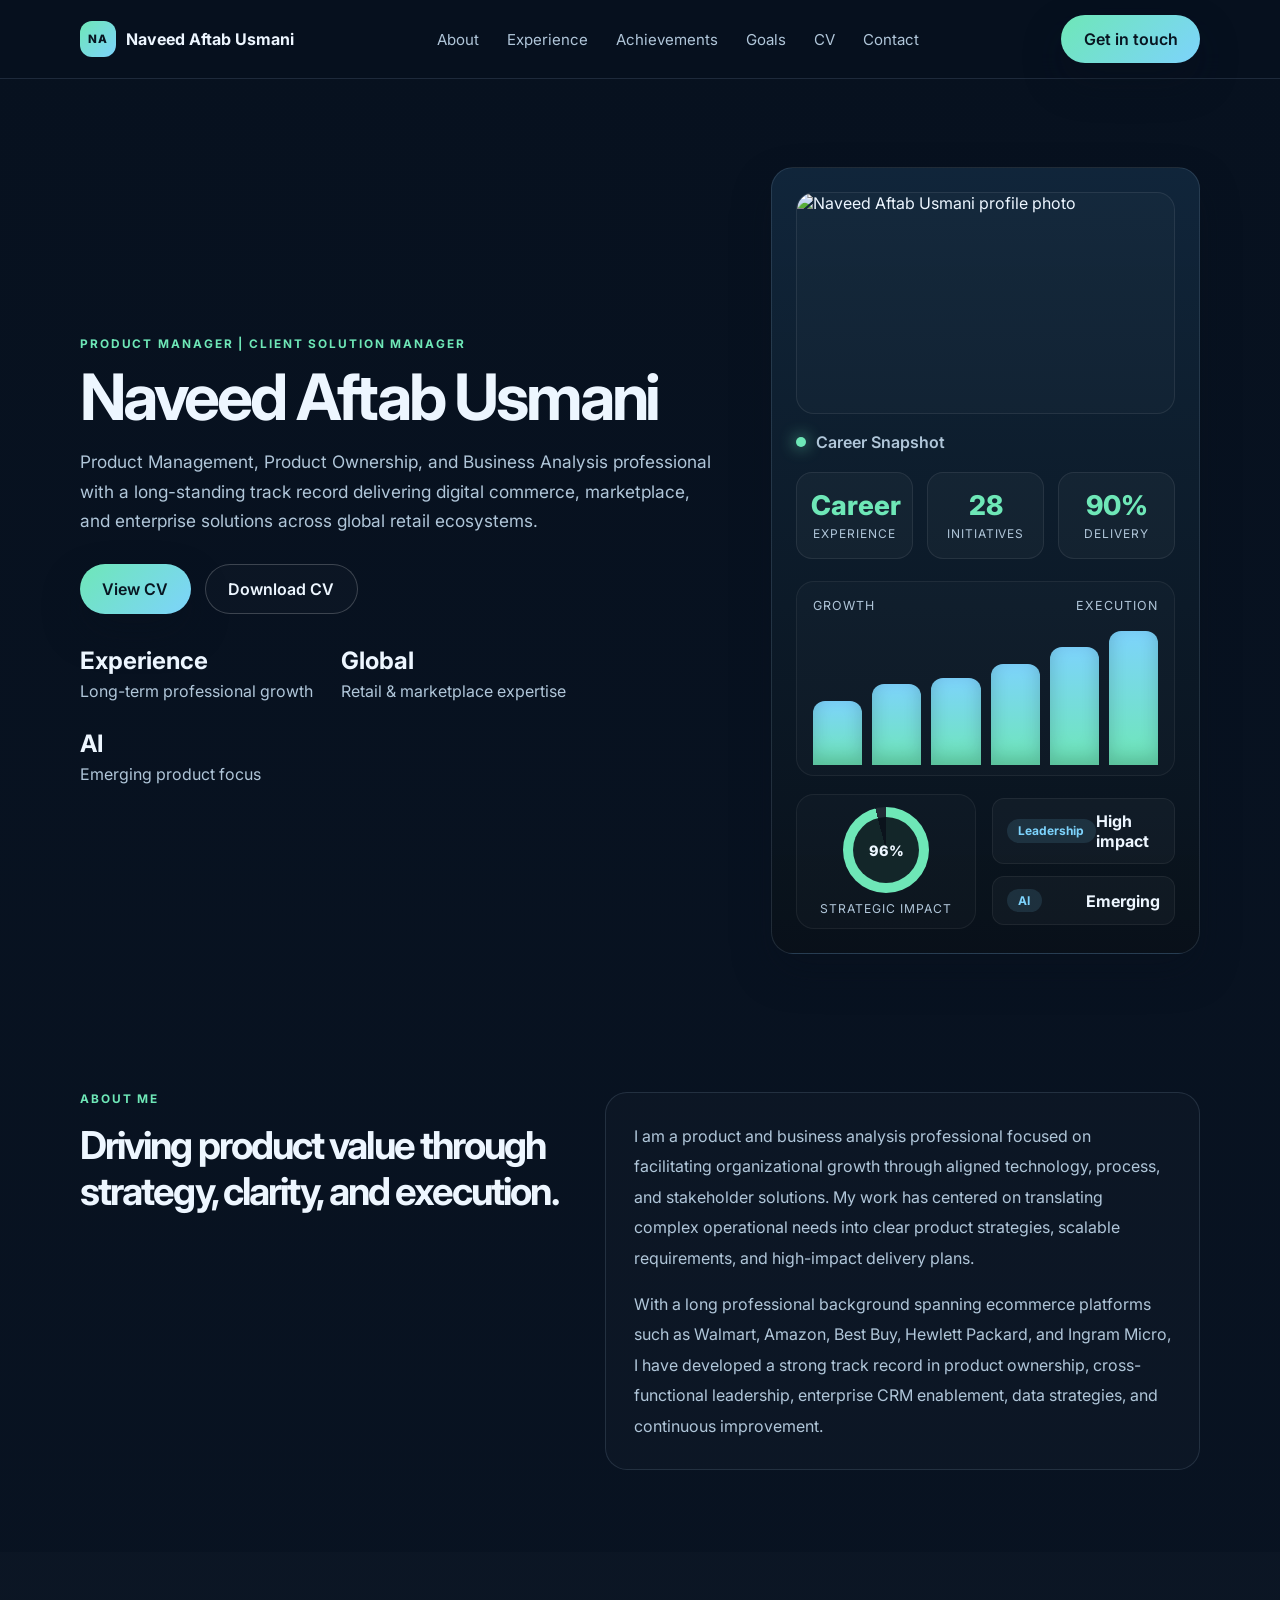
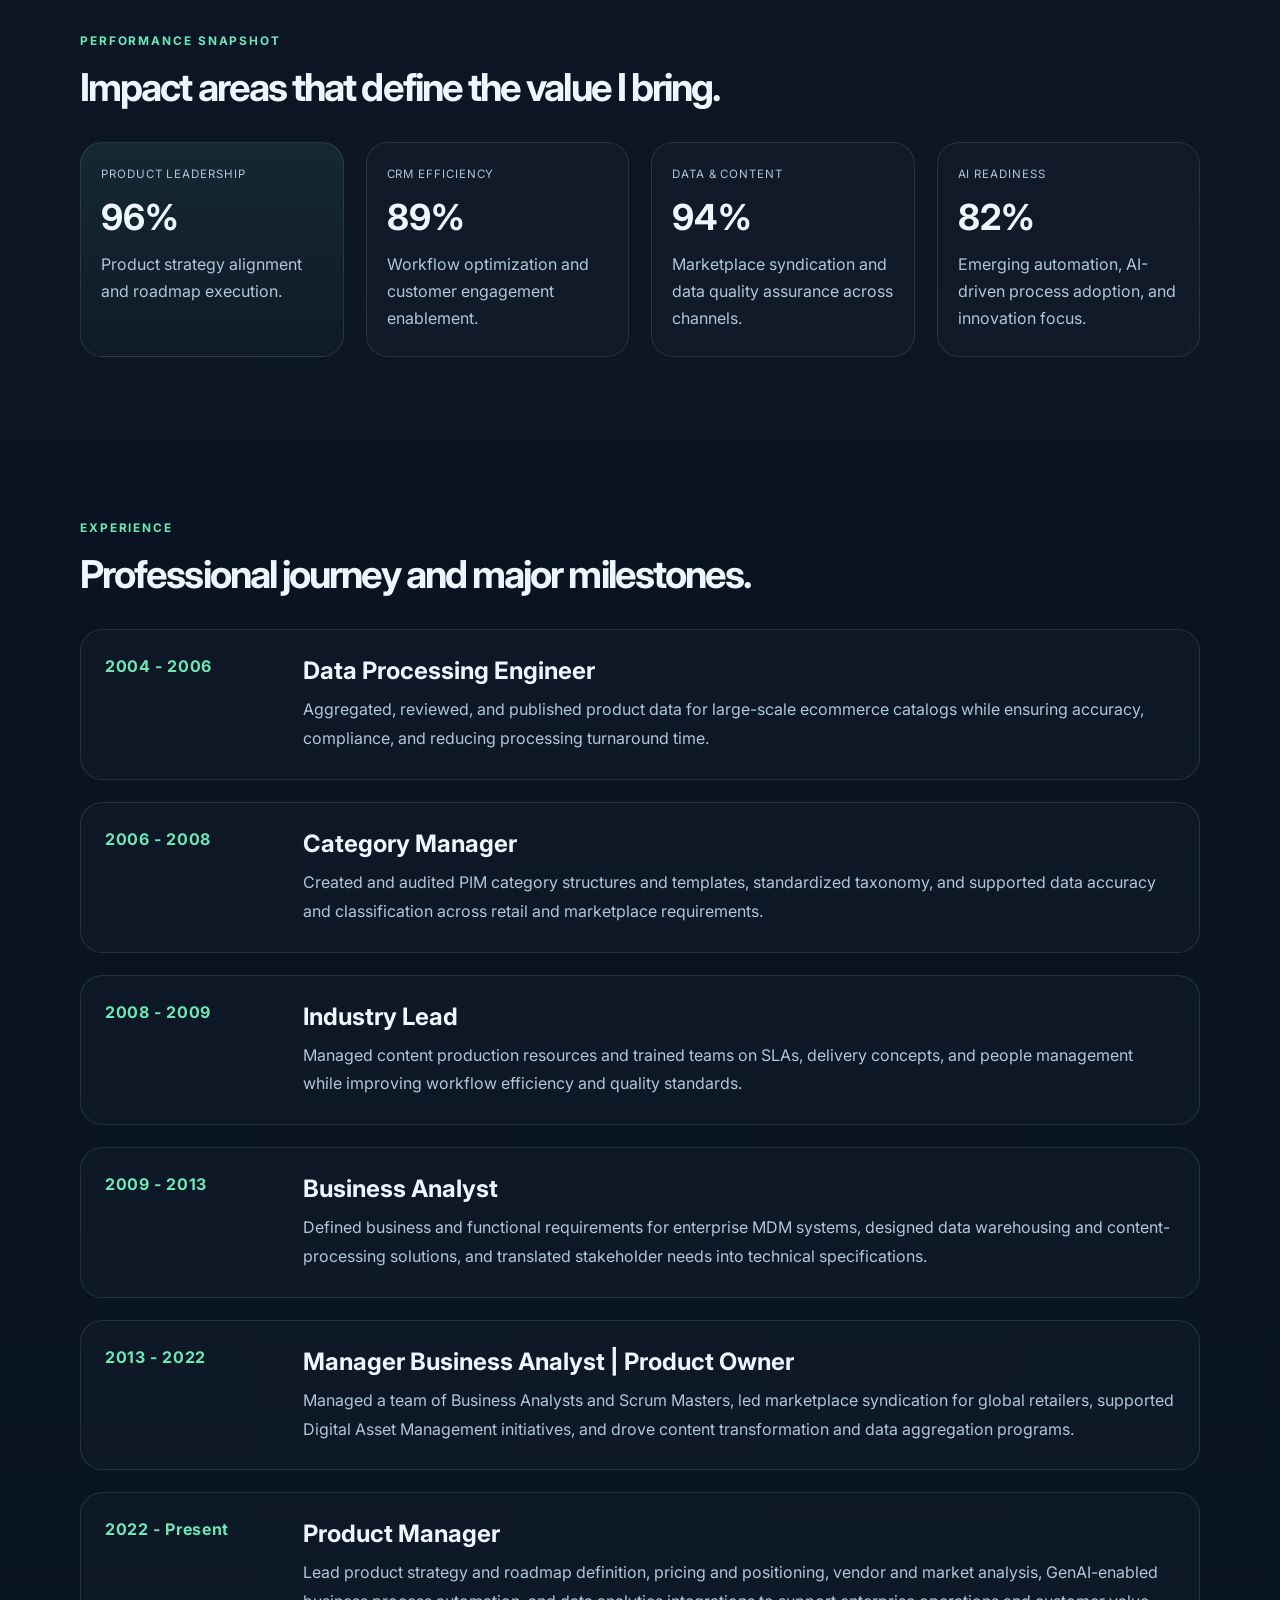
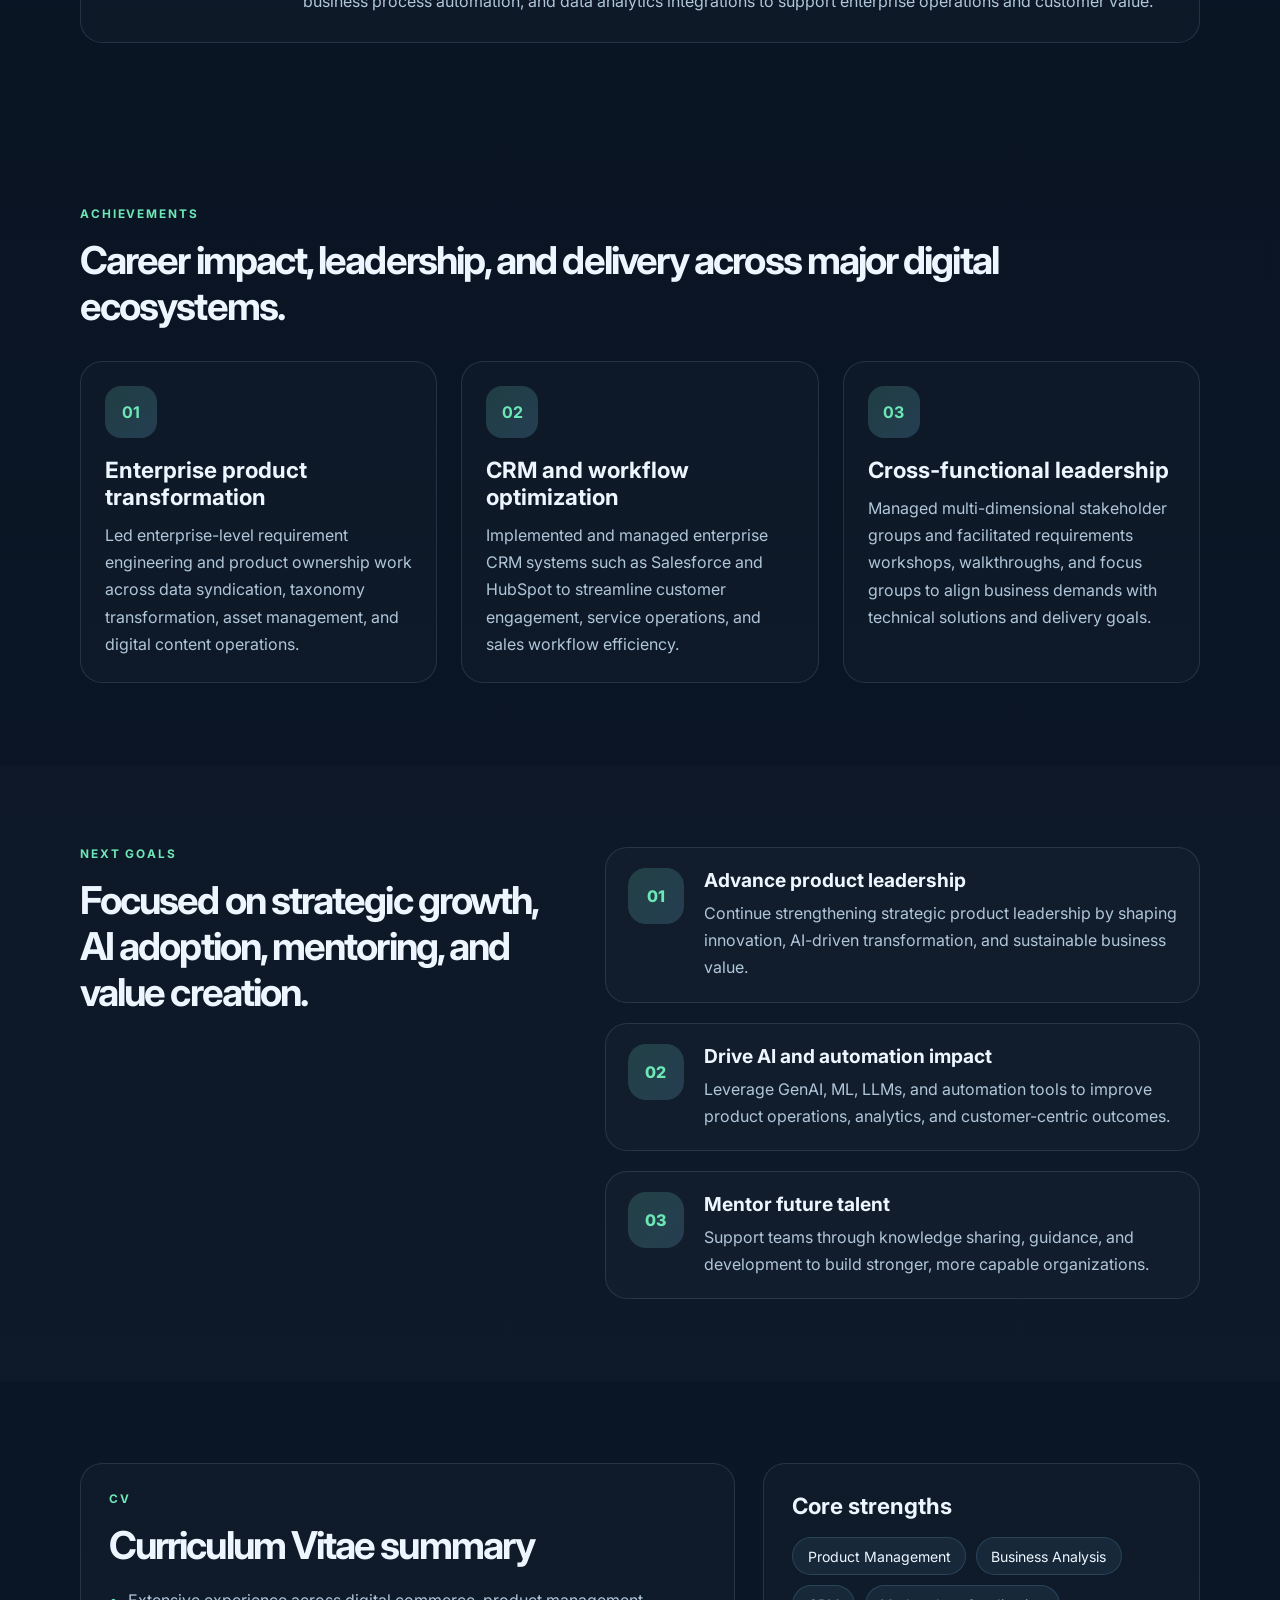
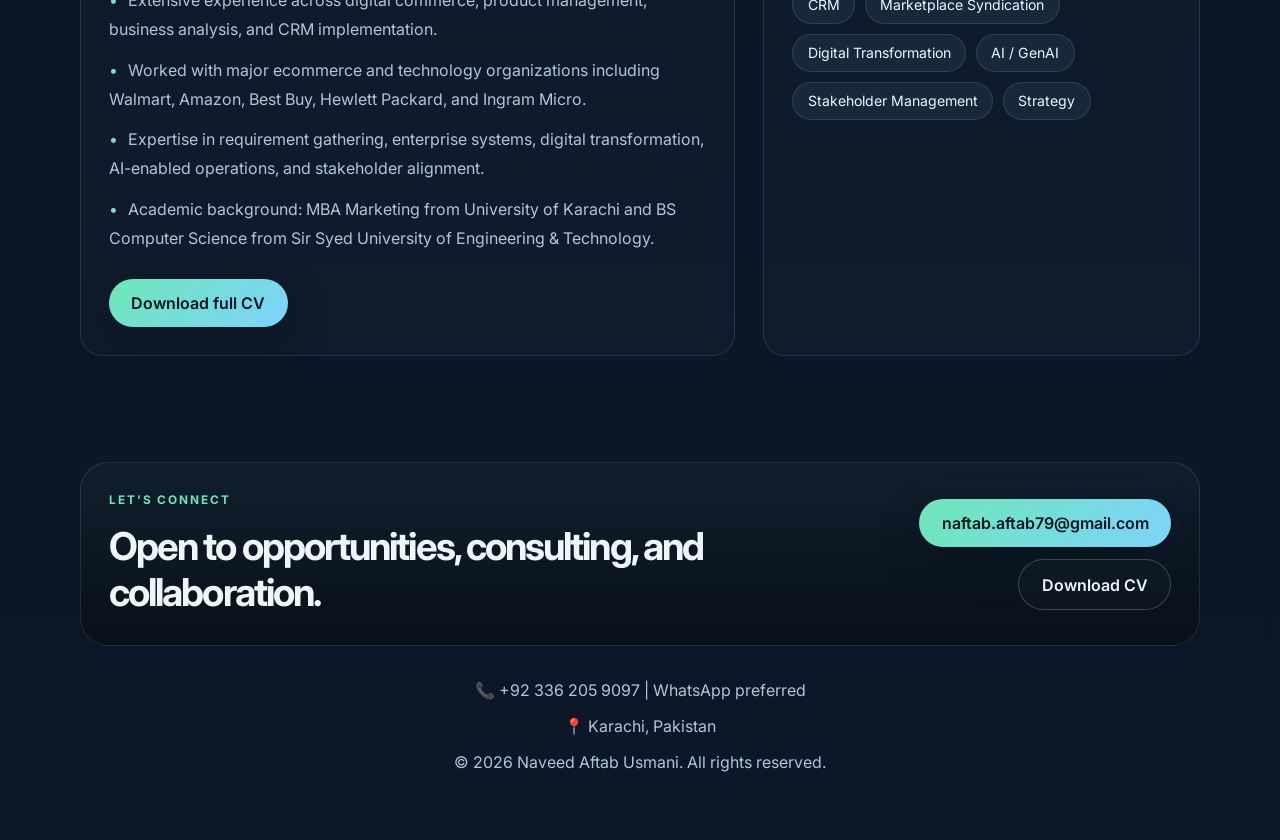
==== index.html @ aa4d18e7 "Add files via upload" ====
<!DOCTYPE html>
<html lang="en">
  <head>
    <meta charset="UTF-8" />
    <meta name="viewport" content="width=device-width, initial-scale=1.0" />
    <title>Naveed Aftab Usmani | Portfolio</title>
    <meta
      name="description"
      content="Portfolio of Naveed Aftab Usmani, Product Manager and Client Solution Manager, highlighting strategic leadership, business analysis, digital commerce, and growth."
    />
    <link rel="preconnect" href="https://fonts.googleapis.com" />
    <link rel="preconnect" href="https://fonts.gstatic.com" crossorigin />
    <link
      href="https://fonts.googleapis.com/css2?family=Inter:wght@400;500;600;700;800&display=swap"
      rel="stylesheet"
    />
    <link rel="stylesheet" href="styles.css" />
  </head>
  <body>
    <header class="site-header">
      <div class="container nav">
        <div class="brand">
          <span class="brand-mark">NA</span>
          <span>Naveed Aftab Usmani</span>
        </div>
        <nav class="main-nav" aria-label="Main Navigation">
          <a href="#about">About</a>
          <a href="#experience">Experience</a>
          <a href="#achievements">Achievements</a>
          <a href="#goals">Goals</a>
          <a href="#cv">CV</a>
          <a href="#contact">Contact</a>
        </nav>
        <a class="button button-primary" href="#contact">Get in touch</a>
      </div>
    </header>

    <main>
      <section class="hero">
        <div class="container hero-grid">
          <div class="hero-copy">
            <p class="eyebrow">Product Manager | Client Solution Manager</p>
            <h1>Naveed Aftab Usmani</h1>
            <p class="subtitle">
              Product Management, Product Ownership, and Business Analysis professional with a long-standing track record delivering digital commerce, marketplace, and enterprise solutions across global retail ecosystems.
            </p>
            <div class="cta-row">
              <a class="button button-primary" href="cv.html">View CV</a>
              <a class="button button-secondary" href="naveed-aftab-usmani-cv.docx">Download CV</a>
            </div>
            <ul class="mini-stats" aria-label="Key highlights">
              <li><strong>Experience</strong><span>Long-term professional growth</span></li>
              <li><strong>Global</strong><span>Retail & marketplace expertise</span></li>
              <li><strong>AI</strong><span>Emerging product focus</span></li>
            </ul>
          </div>

          <div class="hero-panel" aria-label="Professional profile overview">
            <div class="profile-photo-wrap">
              <img
                src="assets/img_a12f34b8c32e4f0fb33dd60d796dfd29.jpeg"
                alt="Naveed Aftab Usmani profile photo"
                class="profile-photo"
              />
            </div>

            <div class="panel-header">
              <span class="status-dot"></span>
              <span>Career Snapshot</span>
            </div>

            <div class="dashboard-grid">
              <div class="kpi-box">
                <span>Career</span>
                <small>Experience</small>
              </div>
              <div class="kpi-box">
                <span>28</span>
                <small>Initiatives</small>
              </div>
              <div class="kpi-box">
                <span>90%</span>
                <small>Delivery</small>
              </div>
            </div>

            <div class="chart-wrap" aria-label="Career performance chart">
              <div class="bar-legend">
                <span>Growth</span>
                <span>Execution</span>
              </div>
              <div class="chart-bars personal-bars" aria-hidden="true">
                <span style="height: 46%"></span>
                <span style="height: 58%"></span>
                <span style="height: 62%"></span>
                <span style="height: 72%"></span>
                <span style="height: 84%"></span>
                <span style="height: 96%"></span>
              </div>
            </div>

            <div class="bottom-metrics">
              <div class="donut-card">
                <div class="donut-chart">
                  <span>96%</span>
                </div>
                <p>Strategic impact</p>
              </div>
              <div class="mini-list compact">
                <div><span class="pill neutral">Leadership</span><strong>High impact</strong></div>
                <div><span class="pill neutral">AI</span><strong>Emerging</strong></div>
              </div>
            </div>
          </div>
        </div>
      </section>

      <section id="about" class="section">
        <div class="container two-column">
          <div class="section-intro">
            <p class="eyebrow">About me</p>
            <h2>Driving product value through strategy, clarity, and execution.</h2>
          </div>
          <div class="story-card">
            <p>
              I am a product and business analysis professional focused on facilitating organizational growth through aligned technology, process, and stakeholder solutions. My work has centered on translating complex operational needs into clear product strategies, scalable requirements, and high-impact delivery plans.
            </p>
            <p>
              With a long professional background spanning ecommerce platforms such as Walmart, Amazon, Best Buy, Hewlett Packard, and Ingram Micro, I have developed a strong track record in product ownership, cross-functional leadership, enterprise CRM enablement, data strategies, and continuous improvement.
            </p>
          </div>
        </div>
      </section>

      <section class="section alt-section">
        <div class="container">
          <div class="section-head">
            <p class="eyebrow">Performance Snapshot</p>
            <h2>Impact areas that define the value I bring.</h2>
          </div>
          <div class="stat-grid">
            <div class="stat-card accent-card">
              <span class="stat-label">Product Leadership</span>
              <strong>96%</strong>
              <p>Product strategy alignment and roadmap execution.</p>
            </div>
            <div class="stat-card">
              <span class="stat-label">CRM Efficiency</span>
              <strong>89%</strong>
              <p>Workflow optimization and customer engagement enablement.</p>
            </div>
            <div class="stat-card">
              <span class="stat-label">Data & Content</span>
              <strong>94%</strong>
              <p>Marketplace syndication and data quality assurance across channels.</p>
            </div>
            <div class="stat-card">
              <span class="stat-label">AI Readiness</span>
              <strong>82%</strong>
              <p>Emerging automation, AI-driven process adoption, and innovation focus.</p>
            </div>
          </div>
        </div>
      </section>

      <section id="experience" class="section">
        <div class="container">
          <div class="section-head">
            <p class="eyebrow">Experience</p>
            <h2>Professional journey and major milestones.</h2>
          </div>

          <div class="timeline">
            <article class="timeline-item">
              <div class="timeline-year">2004 - 2006</div>
              <div class="timeline-content">
                <h3>Data Processing Engineer</h3>
                <p>
                  Aggregated, reviewed, and published product data for large-scale ecommerce catalogs while ensuring accuracy, compliance, and reducing processing turnaround time.
                </p>
              </div>
            </article>

            <article class="timeline-item">
              <div class="timeline-year">2006 - 2008</div>
              <div class="timeline-content">
                <h3>Category Manager</h3>
                <p>
                  Created and audited PIM category structures and templates, standardized taxonomy, and supported data accuracy and classification across retail and marketplace requirements.
                </p>
              </div>
            </article>

            <article class="timeline-item">
              <div class="timeline-year">2008 - 2009</div>
              <div class="timeline-content">
                <h3>Industry Lead</h3>
                <p>
                  Managed content production resources and trained teams on SLAs, delivery concepts, and people management while improving workflow efficiency and quality standards.
                </p>
              </div>
            </article>

            <article class="timeline-item">
              <div class="timeline-year">2009 - 2013</div>
              <div class="timeline-content">
                <h3>Business Analyst</h3>
                <p>
                  Defined business and functional requirements for enterprise MDM systems, designed data warehousing and content-processing solutions, and translated stakeholder needs into technical specifications.
                </p>
              </div>
            </article>

            <article class="timeline-item">
              <div class="timeline-year">2013 - 2022</div>
              <div class="timeline-content">
                <h3>Manager Business Analyst | Product Owner</h3>
                <p>
                  Managed a team of Business Analysts and Scrum Masters, led marketplace syndication for global retailers, supported Digital Asset Management initiatives, and drove content transformation and data aggregation programs.
                </p>
              </div>
            </article>

            <article class="timeline-item">
              <div class="timeline-year">2022 - Present</div>
              <div class="timeline-content">
                <h3>Product Manager</h3>
                <p>
                  Lead product strategy and roadmap definition, pricing and positioning, vendor and market analysis, GenAI-enabled business process automation, and data analytics integrations to support enterprise operations and customer value.
                </p>
              </div>
            </article>
          </div>
        </div>
      </section>

      <section id="achievements" class="section">
        <div class="container">
          <div class="section-head">
            <p class="eyebrow">Achievements</p>
            <h2>Career impact, leadership, and delivery across major digital ecosystems.</h2>
          </div>

          <div class="card-grid three-up">
            <article class="info-card">
              <div class="icon">01</div>
              <h3>Enterprise product transformation</h3>
              <p>
                Led enterprise-level requirement engineering and product ownership work across data syndication, taxonomy transformation, asset management, and digital content operations.
              </p>
            </article>
            <article class="info-card">
              <div class="icon">02</div>
              <h3>CRM and workflow optimization</h3>
              <p>
                Implemented and managed enterprise CRM systems such as Salesforce and HubSpot to streamline customer engagement, service operations, and sales workflow efficiency.
              </p>
            </article>
            <article class="info-card">
              <div class="icon">03</div>
              <h3>Cross-functional leadership</h3>
              <p>
                Managed multi-dimensional stakeholder groups and facilitated requirements workshops, walkthroughs, and focus groups to align business demands with technical solutions and delivery goals.
              </p>
            </article>
          </div>
        </div>
      </section>

      <section id="goals" class="section alt-section">
        <div class="container goals-grid">
          <div>
            <p class="eyebrow">Next goals</p>
            <h2>Focused on strategic growth, AI adoption, mentoring, and value creation.</h2>
          </div>
          <div class="goals-list">
            <div class="goal-item">
              <span class="goal-number">01</span>
              <div>
                <h3>Advance product leadership</h3>
                <p>Continue strengthening strategic product leadership by shaping innovation, AI-driven transformation, and sustainable business value.</p>
              </div>
            </div>
            <div class="goal-item">
              <span class="goal-number">02</span>
              <div>
                <h3>Drive AI and automation impact</h3>
                <p>Leverage GenAI, ML, LLMs, and automation tools to improve product operations, analytics, and customer-centric outcomes.</p>
              </div>
            </div>
            <div class="goal-item">
              <span class="goal-number">03</span>
              <div>
                <h3>Mentor future talent</h3>
                <p>Support teams through knowledge sharing, guidance, and development to build stronger, more capable organizations.</p>
              </div>
            </div>
          </div>
        </div>
      </section>

      <section id="cv" class="section">
        <div class="container cv-layout">
          <div class="cv-card">
            <p class="eyebrow">CV</p>
            <h2>Curriculum Vitae summary</h2>
            <ul>
              <li>Extensive experience across digital commerce, product management, business analysis, and CRM implementation.</li>
              <li>Worked with major ecommerce and technology organizations including Walmart, Amazon, Best Buy, Hewlett Packard, and Ingram Micro.</li>
              <li>Expertise in requirement gathering, enterprise systems, digital transformation, AI-enabled operations, and stakeholder alignment.</li>
              <li>Academic background: MBA Marketing from University of Karachi and BS Computer Science from Sir Syed University of Engineering & Technology.</li>
            </ul>
            <a class="button button-primary" href="naveed-aftab-usmani-cv.docx">Download full CV</a>
          </div>

          <div class="skills-card">
            <h3>Core strengths</h3>
            <div class="skill-tags">
              <span>Product Management</span>
              <span>Business Analysis</span>
              <span>CRM</span>
              <span>Marketplace Syndication</span>
              <span>Digital Transformation</span>
              <span>AI / GenAI</span>
              <span>Stakeholder Management</span>
              <span>Strategy</span>
            </div>
          </div>
        </div>
      </section>
    </main>

    <footer id="contact" class="site-footer">
      <div class="container footer-inner">
        <div>
          <p class="eyebrow">Let’s connect</p>
          <h2>Open to opportunities, consulting, and collaboration.</h2>
        </div>
        <div class="footer-actions">
          <a class="button button-primary" href="mailto:naftab.aftab79@gmail.com">naftab.aftab79@gmail.com</a>
          <a class="button button-secondary" href="naveed-aftab-usmani-cv.docx">Download CV</a>
        </div>
      </div>
      <div class="container footer-meta">
        <p>📞 +92 336 205 9097 | WhatsApp preferred</p>
        <p>📍 Karachi, Pakistan</p>
        <p>© <span id="year"></span> Naveed Aftab Usmani. All rights reserved.</p>
      </div>
    </footer>

    <script src="script.js"></script>
  </body>
</html>
---- styles.css ----
:root {
  --bg: #07111f;
  --bg-soft: #0d1b2a;
  --panel: rgba(17, 31, 45, 0.9);
  --panel-soft: rgba(255, 255, 255, 0.02);
  --text: #edf6ff;
  --muted: #b0c6d9;
  --primary: #6ee7b7;
  --primary-strong: #34d399;
  --accent: #7dd3fc;
  --line: rgba(174, 201, 232, 0.14);
  --shadow: 0 18px 38px rgba(10, 18, 29, 0.35);
  --radius: 22px;
}

* {
  box-sizing: border-box;
}

html {
  scroll-behavior: smooth;
}

body {
  margin: 0;
  font-family: "Inter", sans-serif;
  background: linear-gradient(180deg, #07111f 0%, #0c1727 100%);
  color: var(--text);
}

a {
  color: inherit;
  text-decoration: none;
}

img {
  max-width: 100%;
  display: block;
}

.container {
  width: min(1120px, calc(100% - 32px));
  margin: 0 auto;
}

.site-header {
  position: sticky;
  top: 0;
  z-index: 10;
  backdrop-filter: blur(14px);
  background: rgba(7, 17, 31, 0.75);
  border-bottom: 1px solid var(--line);
}

.nav {
  display: flex;
  align-items: center;
  justify-content: space-between;
  min-height: 78px;
  gap: 20px;
}

.brand {
  display: inline-flex;
  align-items: center;
  gap: 10px;
  font-weight: 700;
}

.brand-mark {
  width: 36px;
  height: 36px;
  display: grid;
  place-items: center;
  border-radius: 12px;
  background: linear-gradient(135deg, var(--primary), var(--accent));
  color: #081521;
  font-size: 0.72rem;
  letter-spacing: 0.06em;
  font-weight: 800;
}

.main-nav {
  display: flex;
  align-items: center;
  gap: 28px;
  color: var(--muted);
  font-size: 0.94rem;
}

.main-nav a:hover,
.main-nav a.active {
  color: var(--text);
}

.button {
  display: inline-flex;
  align-items: center;
  justify-content: center;
  padding: 0.9rem 1.4rem;
  border-radius: 999px;
  font-weight: 600;
  transition: transform 0.2s ease, box-shadow 0.2s ease;
}

.button:hover {
  transform: translateY(-1px);
}

.button-primary {
  background: linear-gradient(135deg, var(--primary), var(--accent));
  color: #081521;
  box-shadow: var(--shadow);
}

.button-secondary {
  border: 1px solid rgba(255, 255, 255, 0.2);
  background: rgba(255, 255, 255, 0.02);
  color: var(--text);
}

.hero {
  padding: 88px 0 56px;
}

.hero-grid {
  display: grid;
  grid-template-columns: 1.2fr 0.8fr;
  align-items: center;
  gap: 48px;
}

.eyebrow {
  margin: 0 0 16px;
  text-transform: uppercase;
  letter-spacing: 0.16em;
  font-size: 0.74rem;
  color: var(--primary);
  font-weight: 700;
}

.hero-copy h1 {
  font-size: clamp(2.8rem, 5vw, 5rem);
  line-height: 0.95;
  margin: 0 0 20px;
  letter-spacing: -0.05em;
}

.subtitle {
  max-width: 650px;
  color: var(--muted);
  font-size: 1.08rem;
  line-height: 1.7;
  margin-bottom: 28px;
}

.cta-row {
  display: flex;
  flex-wrap: wrap;
  gap: 14px;
  margin-bottom: 32px;
}

.mini-stats {
  list-style: none;
  padding: 0;
  margin: 0;
  display: flex;
  flex-wrap: wrap;
  gap: 28px;
}

.mini-stats li {
  display: flex;
  flex-direction: column;
  gap: 6px;
  min-width: 150px;
}

.mini-stats strong {
  font-size: 1.5rem;
}

.mini-stats span {
  color: var(--muted);
}

.hero-panel {
  background: linear-gradient(180deg, rgba(18, 40, 61, 0.9), rgba(9, 17, 26, 0.95));
  border: 1px solid var(--line);
  border-radius: var(--radius);
  padding: 24px;
  box-shadow: var(--shadow);
}

.profile-photo-wrap {
  width: 100%;
  margin-bottom: 18px;
  border-radius: 18px;
  overflow: hidden;
  border: 1px solid rgba(255, 255, 255, 0.08);
  background: rgba(255, 255, 255, 0.02);
}

.profile-photo {
  display: block;
  width: 100%;
  height: 220px;
  object-fit: cover;
  object-position: center top;
}

.panel-header {
  display: flex;
  align-items: center;
  gap: 10px;
  color: var(--muted);
  margin-bottom: 20px;
  font-weight: 600;
}

.status-dot {
  width: 10px;
  height: 10px;
  background: var(--primary);
  border-radius: 50%;
  box-shadow: 0 0 16px rgba(110, 231, 183, 0.9);
}

.dashboard-grid {
  display: grid;
  grid-template-columns: repeat(3, minmax(0, 1fr));
  gap: 14px;
  margin-bottom: 22px;
}

.kpi-box {
  background: rgba(255, 255, 255, 0.03);
  border: 1px solid rgba(255, 255, 255, 0.08);
  border-radius: 16px;
  padding: 16px 14px;
  text-align: center;
}

.kpi-box span {
  display: block;
  font-size: 1.7rem;
  font-weight: 800;
  color: var(--primary);
}

.kpi-box small {
  color: var(--muted);
  font-size: 0.75rem;
  letter-spacing: 0.08em;
  text-transform: uppercase;
}

.chart-wrap {
  background: rgba(255, 255, 255, 0.02);
  border: 1px solid rgba(255, 255, 255, 0.06);
  border-radius: 18px;
  padding: 16px 16px 10px;
  margin-bottom: 18px;
}

.bar-legend {
  display: flex;
  justify-content: space-between;
  color: var(--muted);
  font-size: 0.78rem;
  letter-spacing: 0.08em;
  text-transform: uppercase;
  margin-bottom: 12px;
}

.personal-bars {
  height: 140px;
  display: flex;
  align-items: end;
  gap: 10px;
}

.personal-bars span {
  flex: 1;
  background: linear-gradient(180deg, var(--accent), var(--primary));
  border-radius: 12px 12px 0 0;
  min-height: 34%;
  box-shadow: inset 0 -8px 18px rgba(7, 17, 31, 0.2);
}

.bottom-metrics {
  display: grid;
  grid-template-columns: 180px 1fr;
  gap: 16px;
  align-items: center;
}

.donut-card {
  display: grid;
  place-items: center;
  background: rgba(255, 255, 255, 0.02);
  border: 1px solid rgba(255, 255, 255, 0.06);
  border-radius: 18px;
  padding: 12px;
}

.donut-chart {
  width: 86px;
  height: 86px;
  border-radius: 50%;
  display: grid;
  place-items: center;
  background: conic-gradient(var(--primary) 0 96%, rgba(255,255,255,0.08) 96% 100%);
  position: relative;
  margin-bottom: 8px;
}

.donut-chart::before {
  content: "";
  position: absolute;
  inset: 10px;
  background: rgba(9, 17, 26, 0.9);
  border-radius: 50%;
}

.donut-chart span {
  position: relative;
  z-index: 1;
  font-size: 0.9rem;
  font-weight: 800;
  color: var(--text);
}

.donut-card p {
  margin: 0;
  color: var(--muted);
  font-size: 0.76rem;
  text-transform: uppercase;
  letter-spacing: 0.08em;
}

.metric-row {
  display: flex;
  justify-content: space-between;
  align-items: end;
  padding: 18px 0 8px;
}

.metric-row small {
  display: block;
  color: var(--muted);
  margin-bottom: 6px;
}

.metric-row strong {
  font-size: 1.2rem;
  line-height: 1.4;
}

.trend {
  padding: 0.45rem 0.7rem;
  border-radius: 999px;
  font-weight: 700;
  font-size: 0.85rem;
}

.trend.positive {
  background: rgba(110, 231, 183, 0.12);
  color: var(--primary);
}

.mini-list {
  display: grid;
  gap: 12px;
  margin-top: 10px;
}

.mini-list > div {
  display: flex;
  align-items: center;
  justify-content: space-between;
  background: rgba(255, 255, 255, 0.03);
  border: 1px solid rgba(255, 255, 255, 0.06);
  border-radius: 12px;
  padding: 12px 14px;
}

.compact {
  margin-top: 0;
}

.pill {
  display: inline-flex;
  align-items: center;
  border-radius: 999px;
  padding: 0.28rem 0.7rem;
  font-size: 0.75rem;
  font-weight: 700;
}

.pill.neutral {
  background: rgba(125, 211, 252, 0.12);
  color: var(--accent);
}

.stat-grid {
  display: grid;
  grid-template-columns: repeat(4, minmax(0, 1fr));
  gap: 22px;
}

.stat-card {
  background: rgba(255, 255, 255, 0.02);
  border: 1px solid var(--line);
  border-radius: var(--radius);
  padding: 24px 20px;
}

.accent-card {
  background: linear-gradient(180deg, rgba(110, 231, 183, 0.09), rgba(255, 255, 255, 0.02));
}

.stat-label {
  display: block;
  letter-spacing: 0.08em;
  text-transform: uppercase;
  font-size: 0.72rem;
  color: var(--muted);
  margin-bottom: 14px;
}

.stat-card strong {
  display: block;
  font-size: clamp(2rem, 2.8vw, 2.7rem);
  color: var(--text);
  margin-bottom: 12px;
}

.stat-card p {
  margin: 0;
  color: var(--muted);
  line-height: 1.7;
}

.section {
  padding: 82px 0;
}

.alt-section {
  background: rgba(255, 255, 255, 0.01);
}

.section-head {
  margin-bottom: 32px;
}

.section-head h2,
.section-intro h2,
.cv-card h2,
.goals-grid h2 {
  margin: 0;
  font-size: clamp(2rem, 3vw, 3rem);
  letter-spacing: -0.05em;
}

.two-column {
  display: grid;
  grid-template-columns: 0.9fr 1.1fr;
  align-items: start;
  gap: 38px;
}

.story-card {
  background: rgba(255, 255, 255, 0.02);
  border: 1px solid var(--line);
  border-radius: var(--radius);
  padding: 28px;
  color: var(--muted);
  line-height: 1.9;
}

.story-card p {
  margin: 0 0 16px;
}

.story-card p:last-child {
  margin-bottom: 0;
}

.timeline {
  display: grid;
  gap: 22px;
}

.timeline-item {
  display: grid;
  grid-template-columns: 180px 1fr;
  gap: 18px;
  padding: 26px 24px;
  background: rgba(255, 255, 255, 0.02);
  border: 1px solid var(--line);
  border-radius: var(--radius);
}

.timeline-year {
  font-weight: 700;
  color: var(--primary);
  letter-spacing: 0.04em;
}

.timeline-content h3 {
  margin: 0 0 10px;
  font-size: 1.5rem;
}

.timeline-content p {
  margin: 0;
  color: var(--muted);
  line-height: 1.8;
}

.card-grid {
  display: grid;
  gap: 24px;
}

.three-up {
  grid-template-columns: repeat(3, minmax(0, 1fr));
}

.info-card {
  background: rgba(255, 255, 255, 0.02);
  border: 1px solid var(--line);
  border-radius: var(--radius);
  padding: 24px;
}

.icon {
  width: 52px;
  height: 52px;
  display: grid;
  place-items: center;
  border-radius: 16px;
  background: linear-gradient(135deg, rgba(110, 231, 183, 0.18), rgba(125, 211, 252, 0.2));
  color: var(--primary);
  font-weight: 700;
  margin-bottom: 18px;
}

.info-card h3 {
  margin: 0 0 12px;
  font-size: 1.4rem;
}

.info-card p {
  margin: 0;
  line-height: 1.7;
  color: var(--muted);
}

.goals-grid {
  display: grid;
  grid-template-columns: 0.9fr 1.1fr;
  gap: 38px;
  align-items: start;
}

.goals-list {
  display: grid;
  gap: 20px;
}

.goal-item {
  display: grid;
  grid-template-columns: 56px 1fr;
  gap: 20px;
  align-items: start;
  background: rgba(255, 255, 255, 0.02);
  border: 1px solid var(--line);
  border-radius: var(--radius);
  padding: 20px 22px;
}

.goal-number {
  width: 56px;
  height: 56px;
  display: grid;
  place-items: center;
  border-radius: 18px;
  background: linear-gradient(135deg, rgba(110, 231, 183, 0.18), rgba(125, 211, 252, 0.18));
  color: var(--primary);
  font-weight: 800;
}

.goal-item h3 {
  margin: 0 0 8px;
  font-size: 1.2rem;
}

.goal-item p {
  margin: 0;
  line-height: 1.7;
  color: var(--muted);
}

.cv-layout {
  display: grid;
  grid-template-columns: 1.2fr 0.8fr;
  gap: 28px;
  align-items: stretch;
}

.cv-card,
.skills-card {
  background: rgba(255, 255, 255, 0.02);
  border: 1px solid var(--line);
  border-radius: var(--radius);
  padding: 28px;
}

.cv-card ul {
  list-style: none;
  padding: 0;
  margin: 18px 0 26px;
  display: grid;
  gap: 12px;
  color: var(--muted);
  line-height: 1.8;
}

.cv-card li::before {
  content: "•";
  color: var(--primary);
  margin-right: 10px;
}

.skills-card h3 {
  margin: 0 0 18px;
  font-size: 1.4rem;
}

.skill-tags {
  display: flex;
  flex-wrap: wrap;
  gap: 10px;
}

.skill-tags span {
  display: inline-flex;
  align-items: center;
  padding: 0.6rem 0.9rem;
  border-radius: 999px;
  background: rgba(125, 211, 252, 0.08);
  color: var(--text);
  border: 1px solid rgba(125, 211, 252, 0.16);
  font-size: 0.88rem;
}

.site-footer {
  padding: 24px 0 52px;
}

.footer-inner {
  border: 1px solid var(--line);
  border-radius: 28px;
  padding: 30px 28px;
  display: flex;
  align-items: center;
  justify-content: space-between;
  gap: 20px;
  background: linear-gradient(180deg, rgba(17, 31, 45, 0.95), rgba(9, 16, 24, 0.95));
}

.footer-inner h2 {
  margin: 0;
  font-size: clamp(1.8rem, 3vw, 2.7rem);
  letter-spacing: -0.05em;
}

.footer-meta {
  padding-top: 18px;
  color: var(--muted);
  text-align: center;
}

.footer-actions {
  display: flex;
  flex-wrap: wrap;
  gap: 12px;
  justify-content: flex-end;
}

@media (max-width: 900px) {
  .hero-grid,
  .two-column,
  .goals-grid,
  .cv-layout,
  .three-up,
  .stat-grid,
  .footer-inner,
  .bottom-metrics {
    grid-template-columns: 1fr;
    display: grid;
  }

  .nav {
    flex-wrap: wrap;
    justify-content: center;
    padding: 18px 0;
  }

  .main-nav {
    width: 100%;
    justify-content: center;
    flex-wrap: wrap;
  }

  .timeline-item {
    grid-template-columns: 1fr;
  }
}

@media (max-width: 640px) {
  .hero {
    padding-top: 64px;
  }

  .hero-copy h1 {
    font-size: 2.6rem;
  }

  .mini-stats {
    flex-direction: column;
    gap: 12px;
  }

  .footer-inner {
    padding: 24px 18px;
  }

  .goal-item {
    grid-template-columns: 1fr;
  }
}
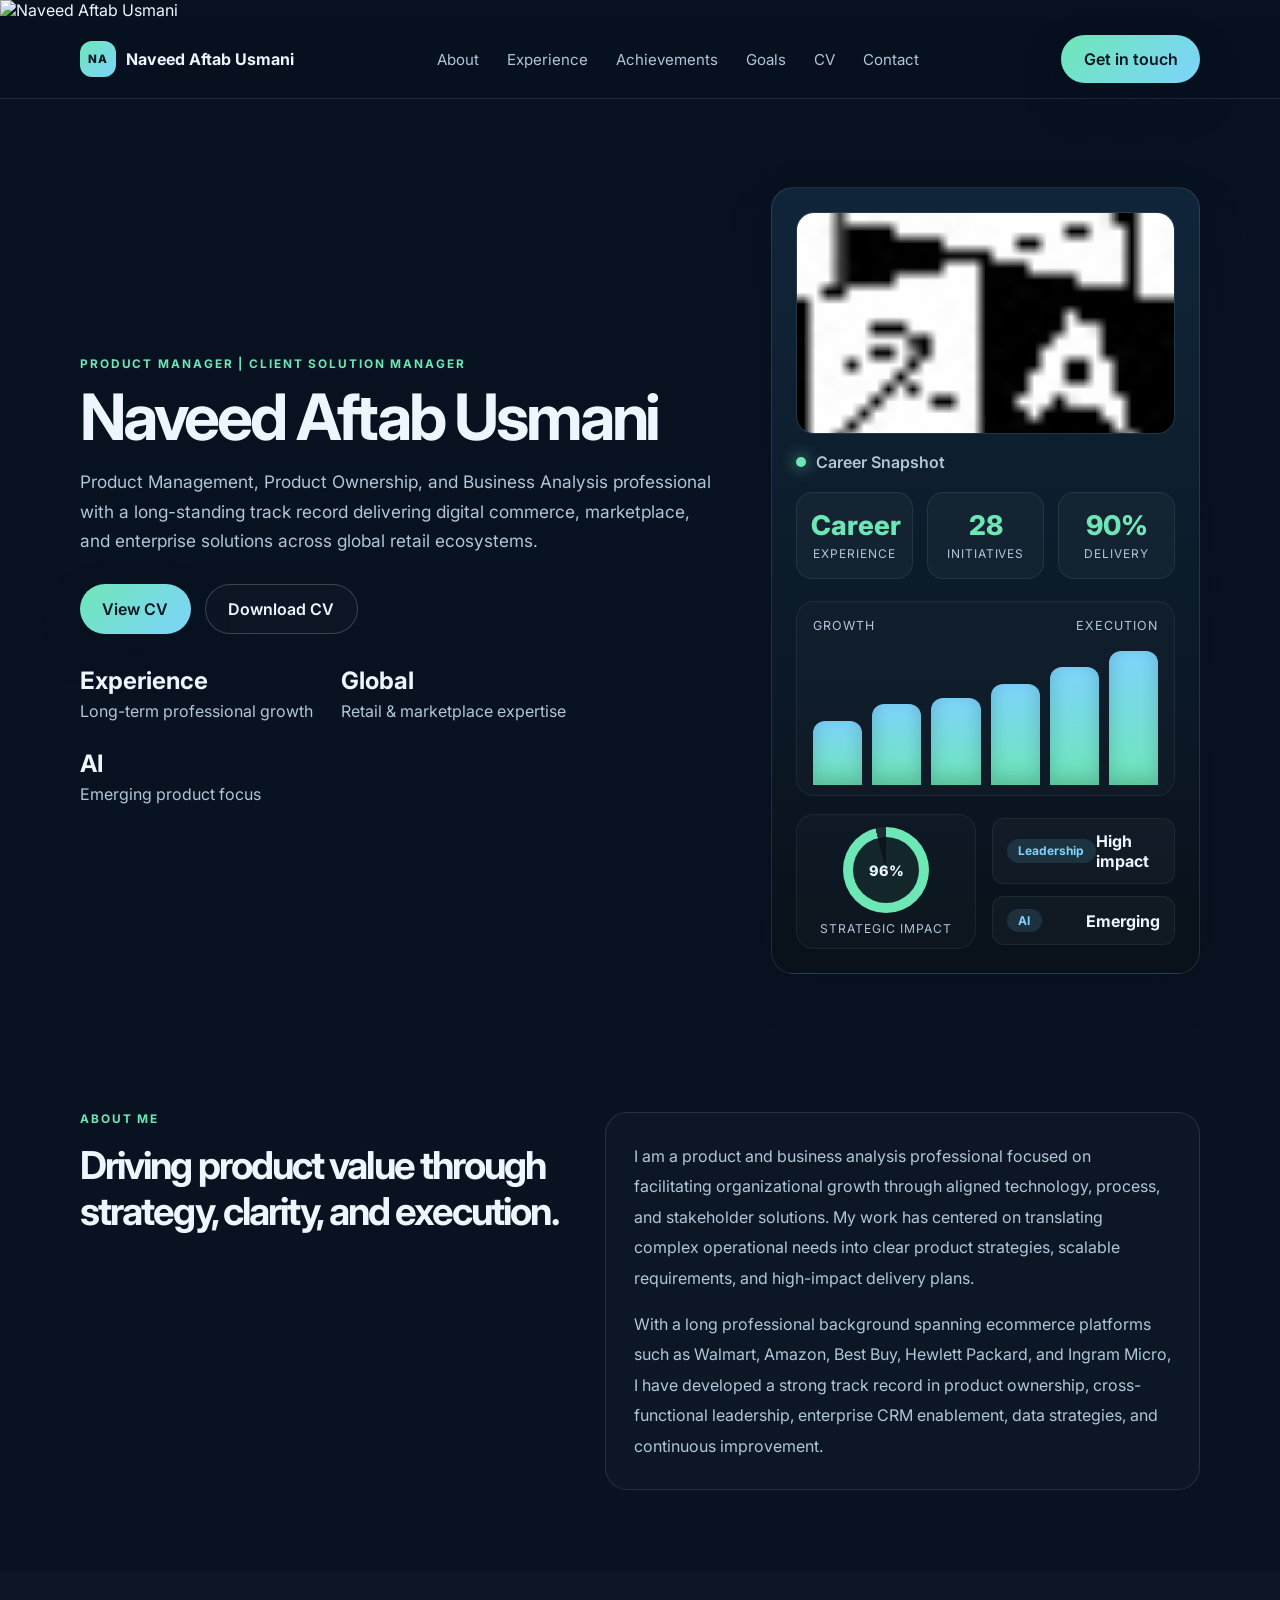
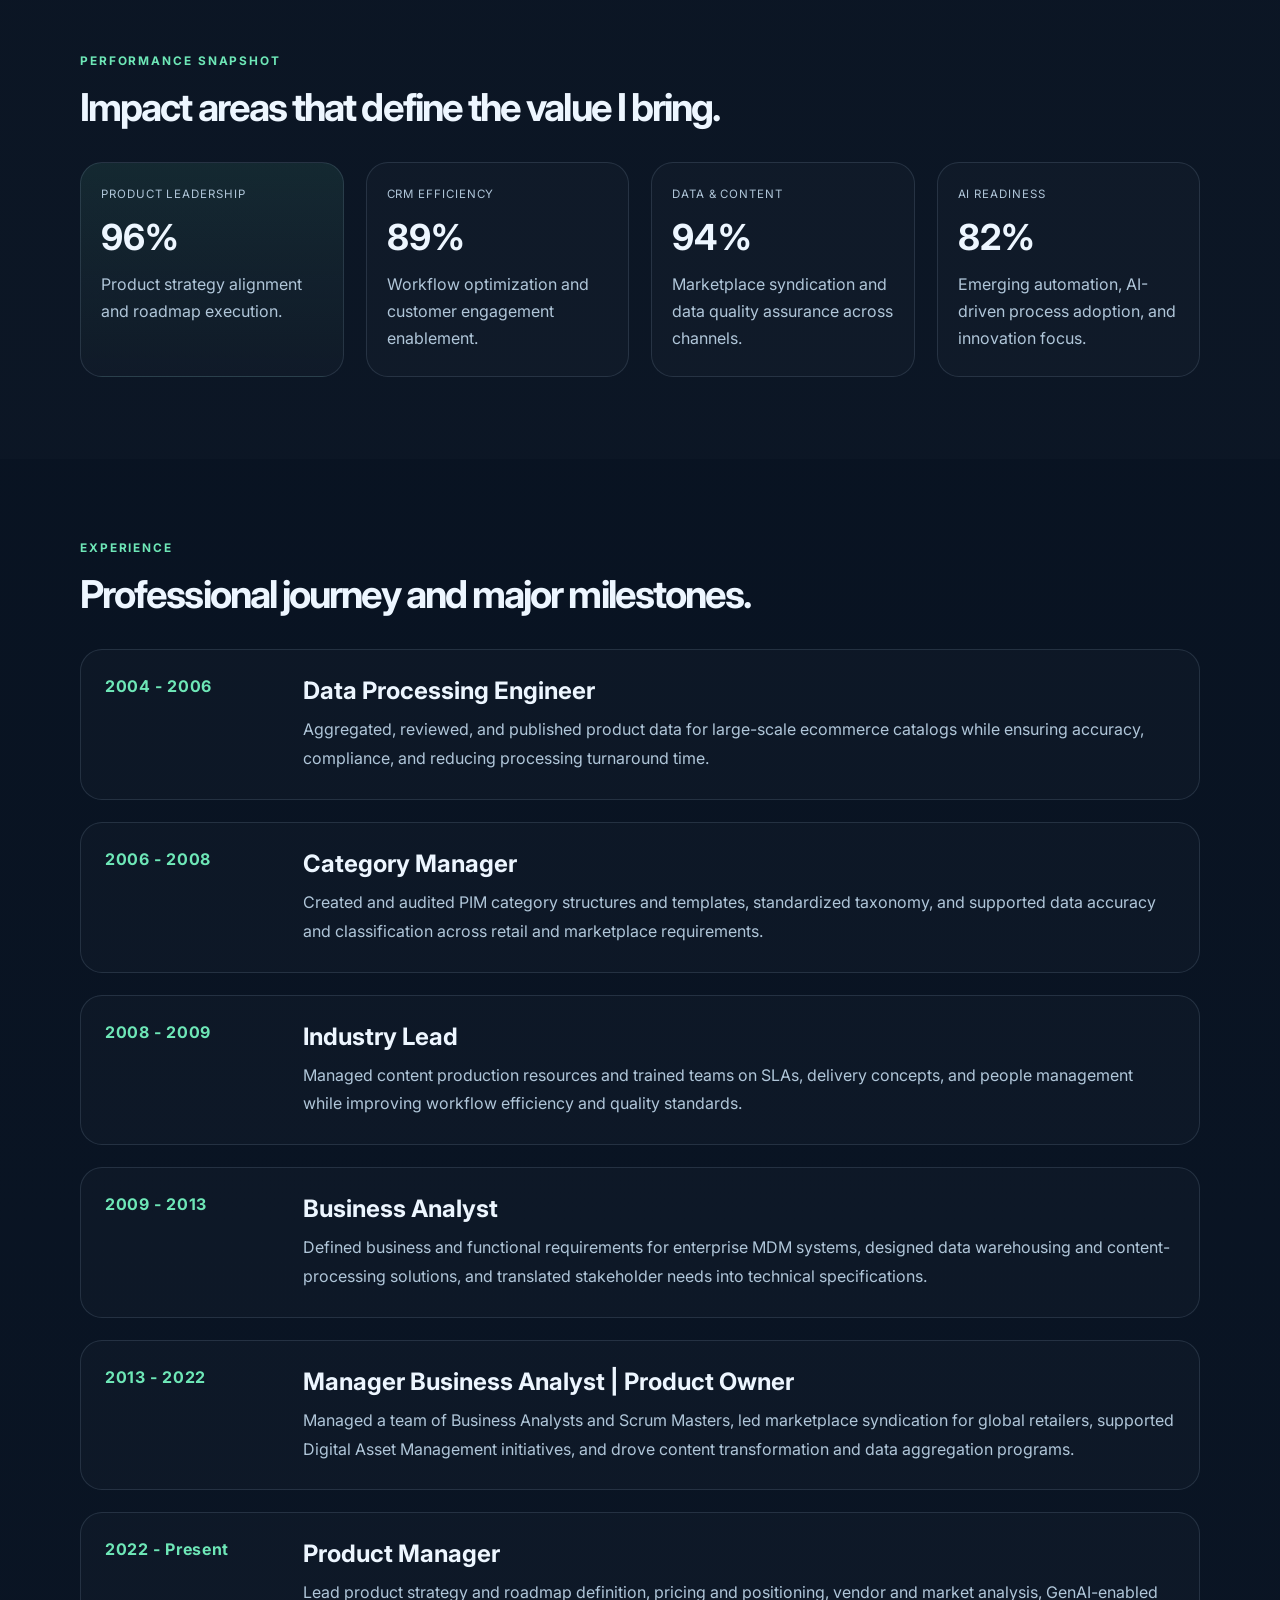
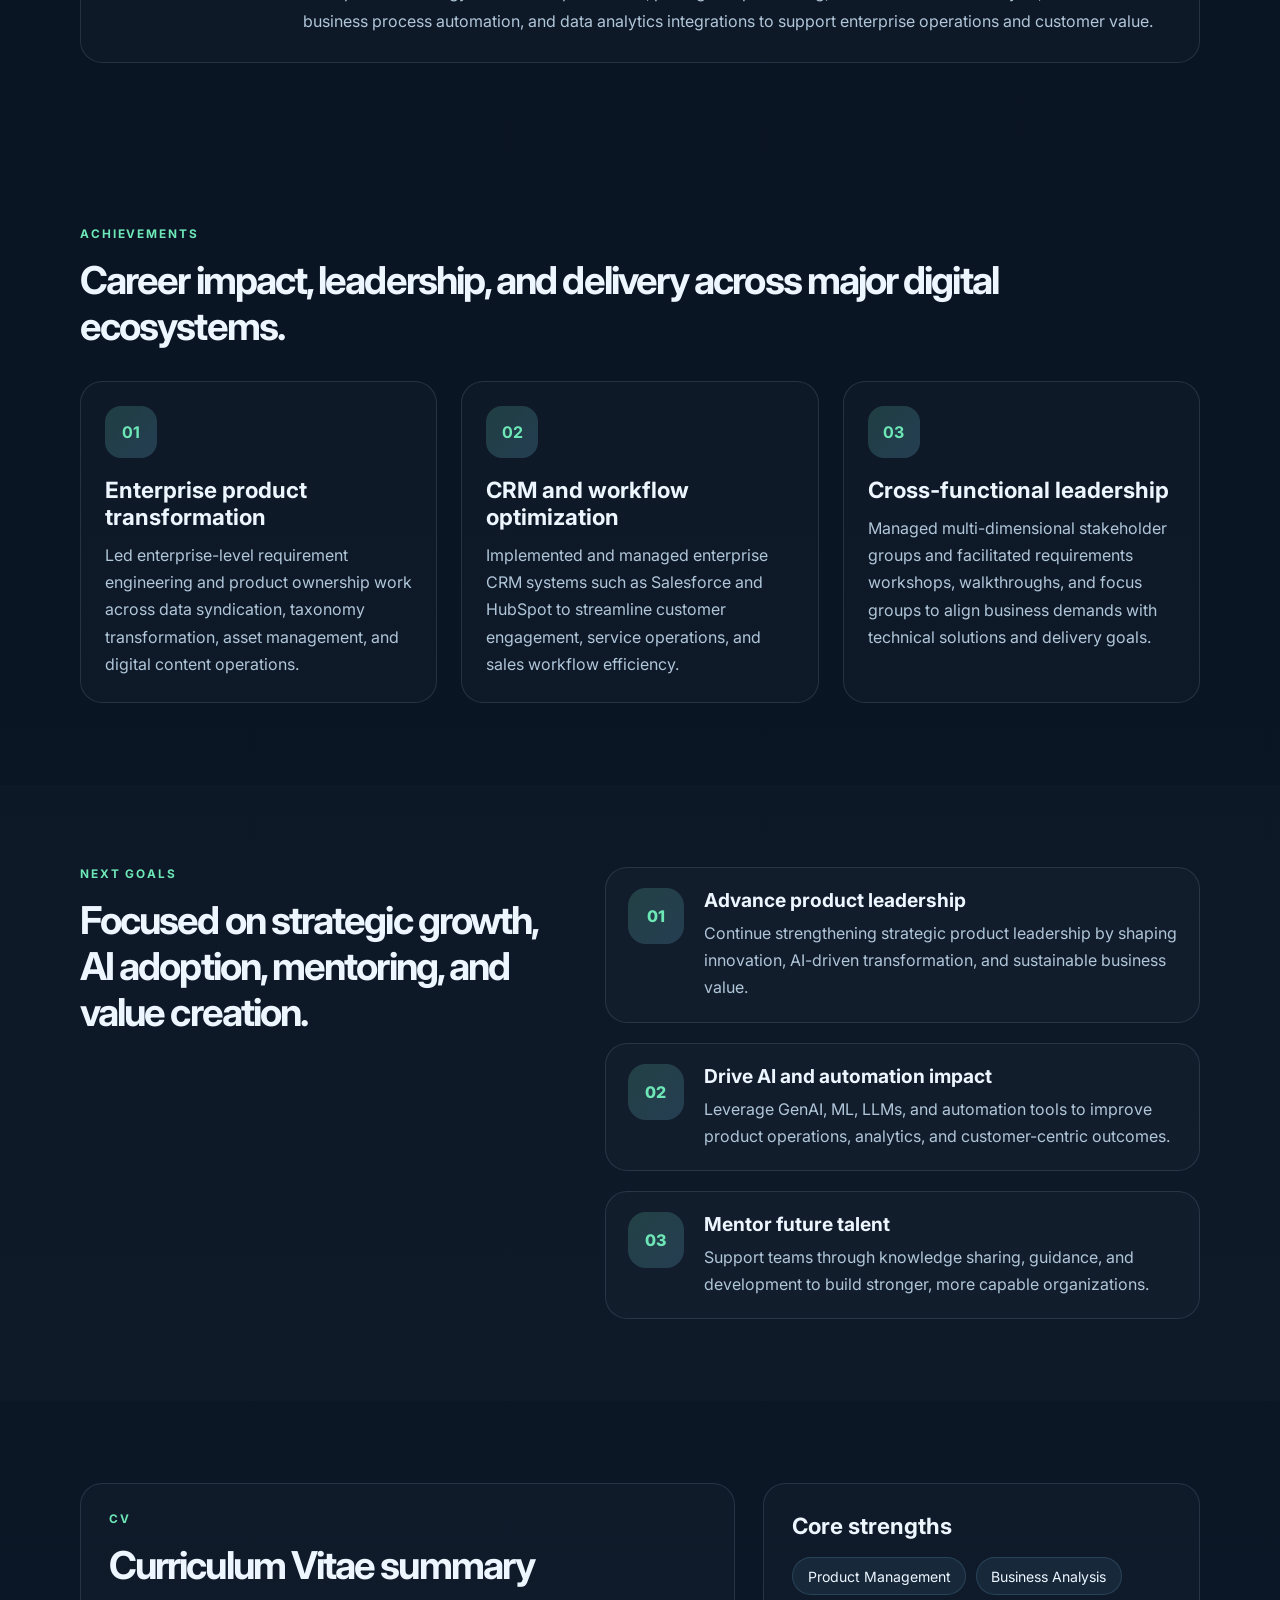
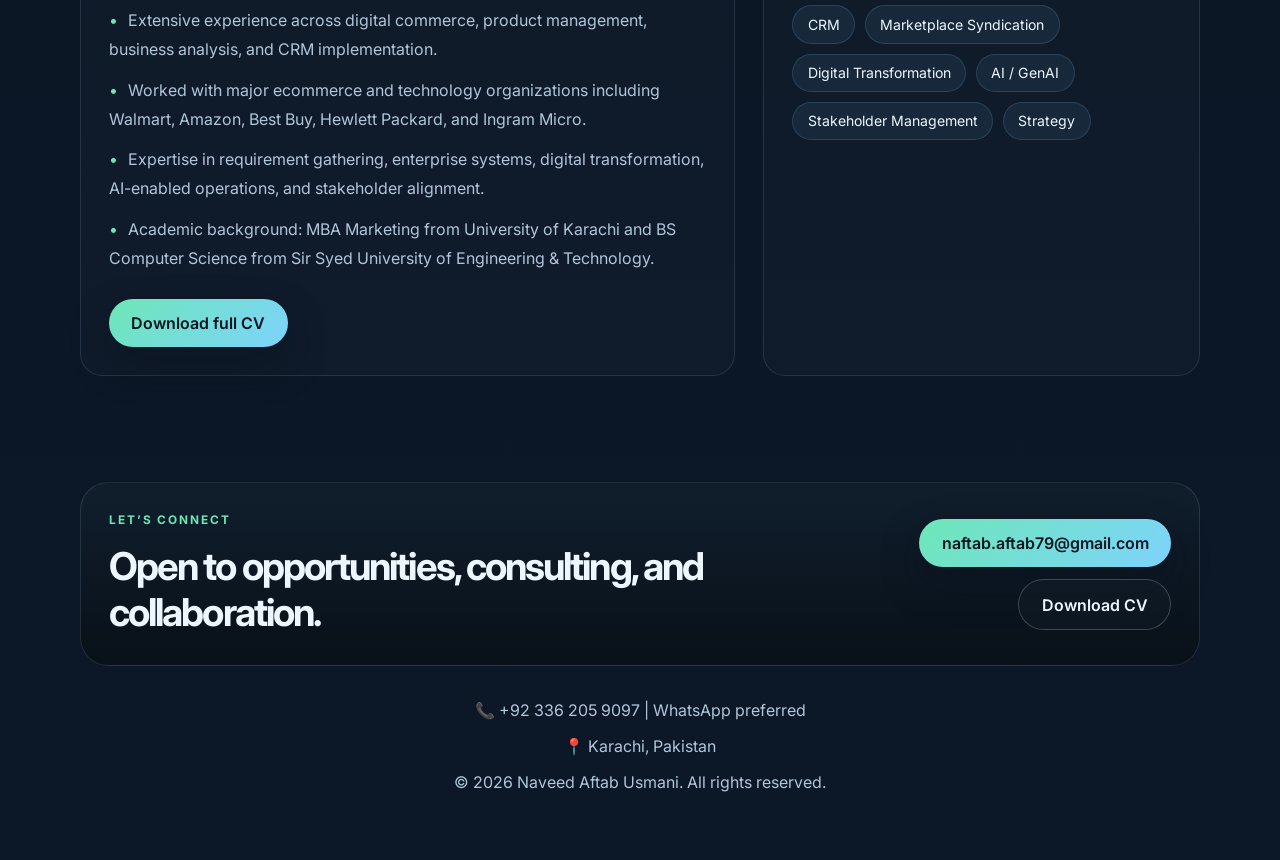
==== commit b91146c5: "Update index.html with new profile image" ====
--- a/index.html
+++ b/index.html
@@ -4,6 +4,7 @@
     <meta charset="UTF-8" />
     <meta name="viewport" content="width=device-width, initial-scale=1.0" />
     <title>Naveed Aftab Usmani | Portfolio</title>
+    <img src="profile.jpg" alt="Naveed Aftab Usmani">
     <meta
       name="description"
       content="Portfolio of Naveed Aftab Usmani, Product Manager and Client Solution Manager, highlighting strategic leadership, business analysis, digital commerce, and growth."
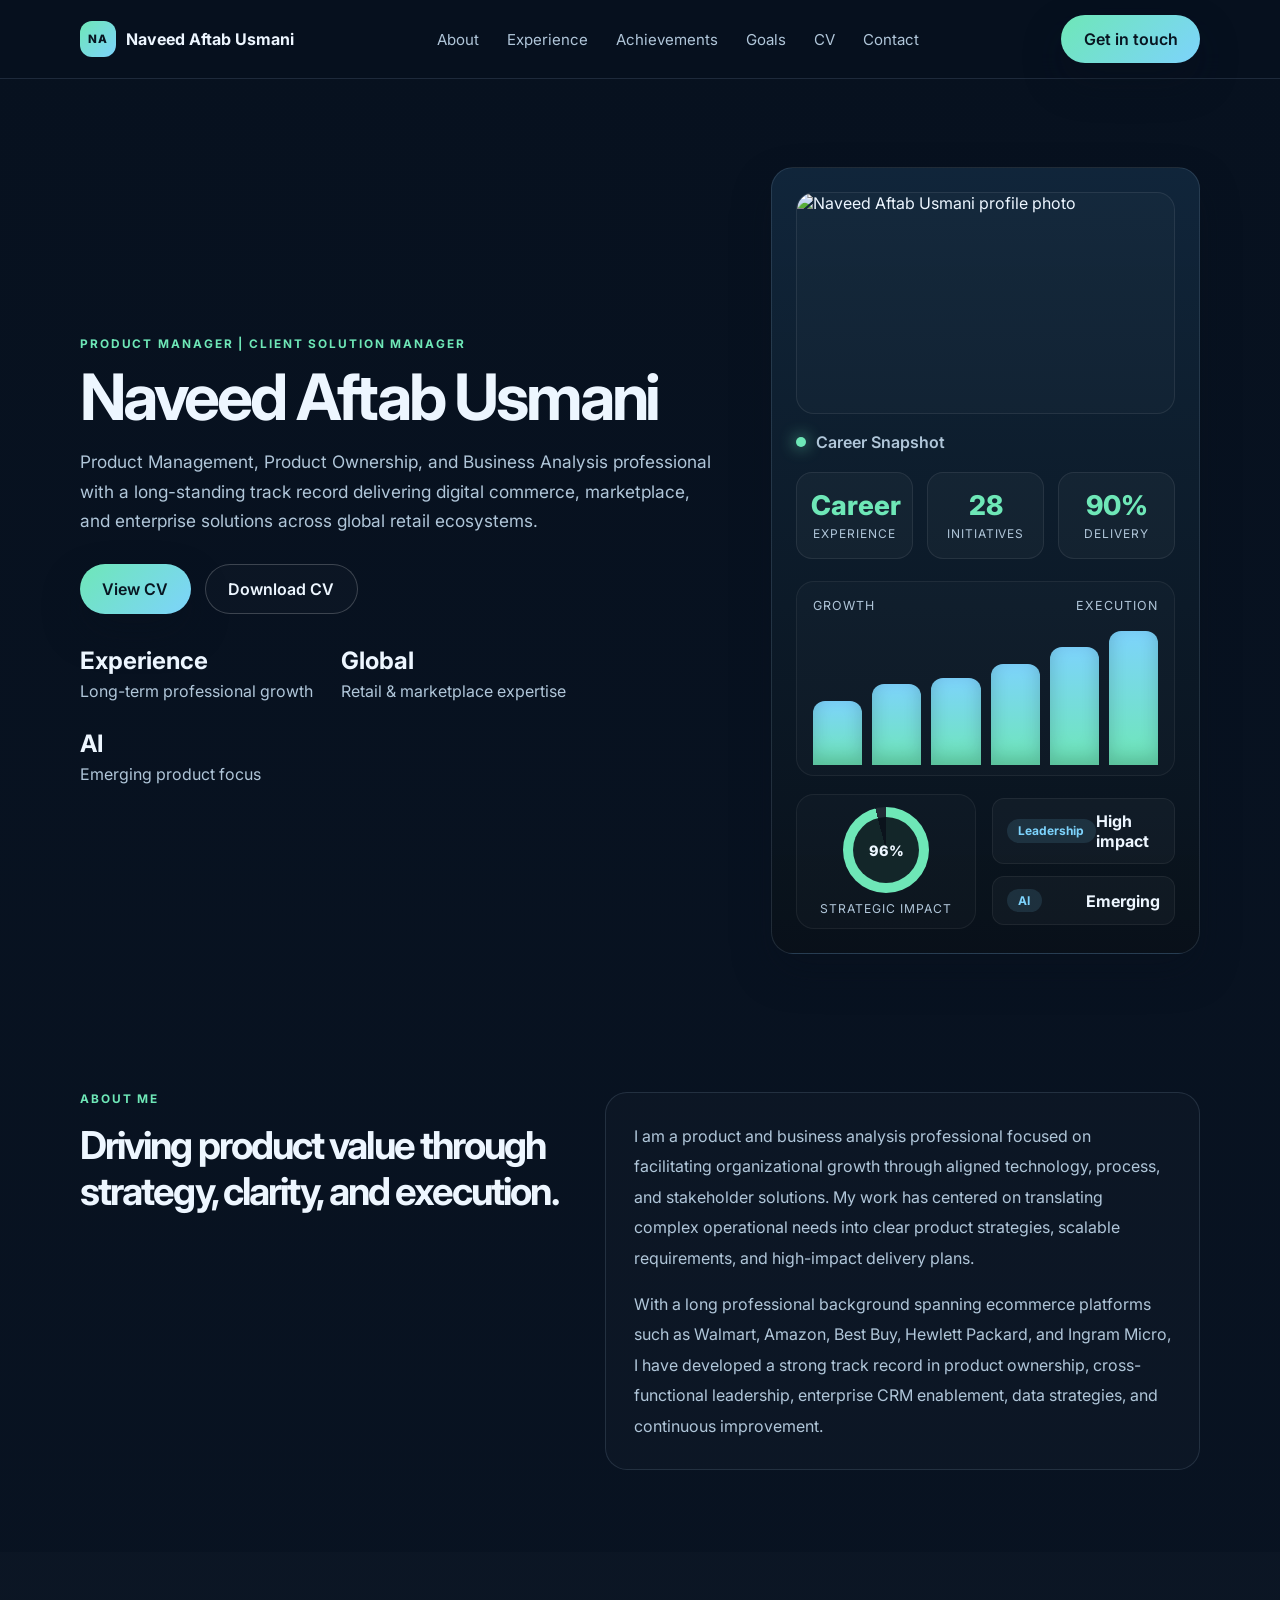
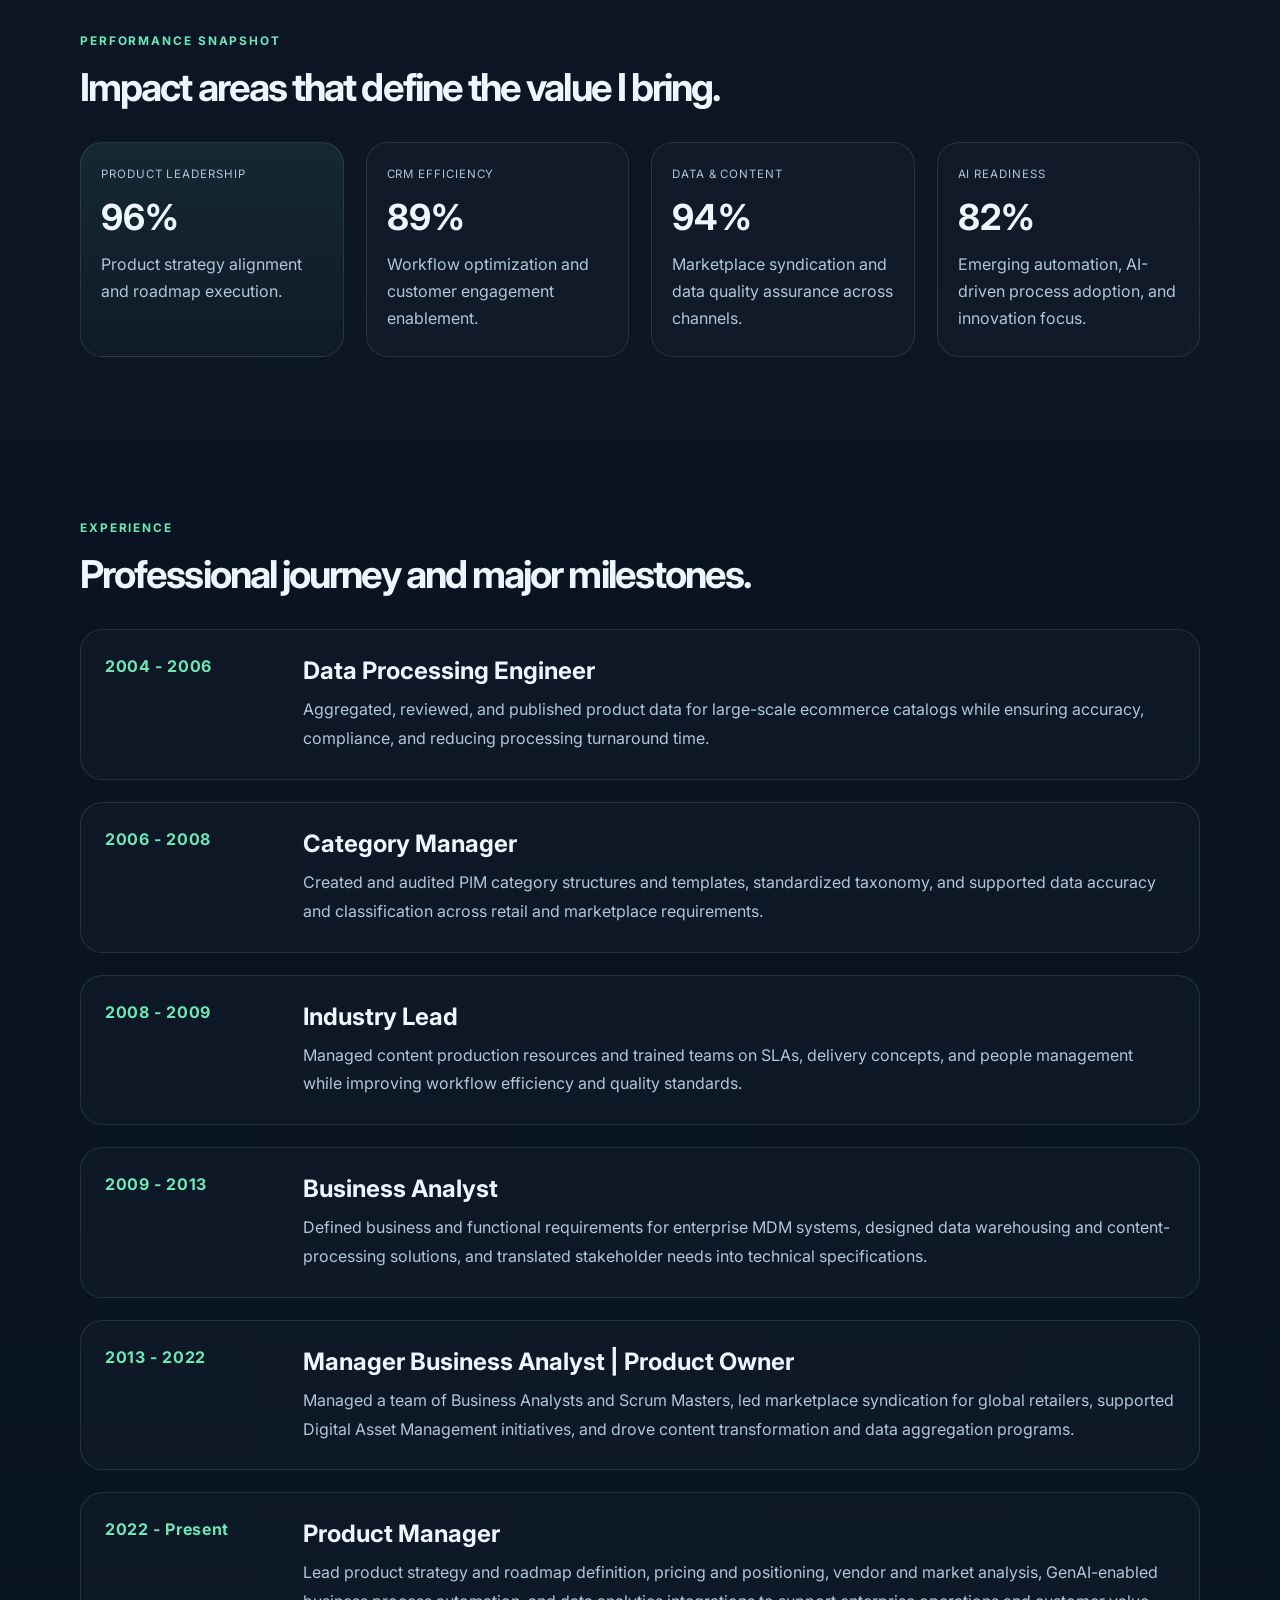
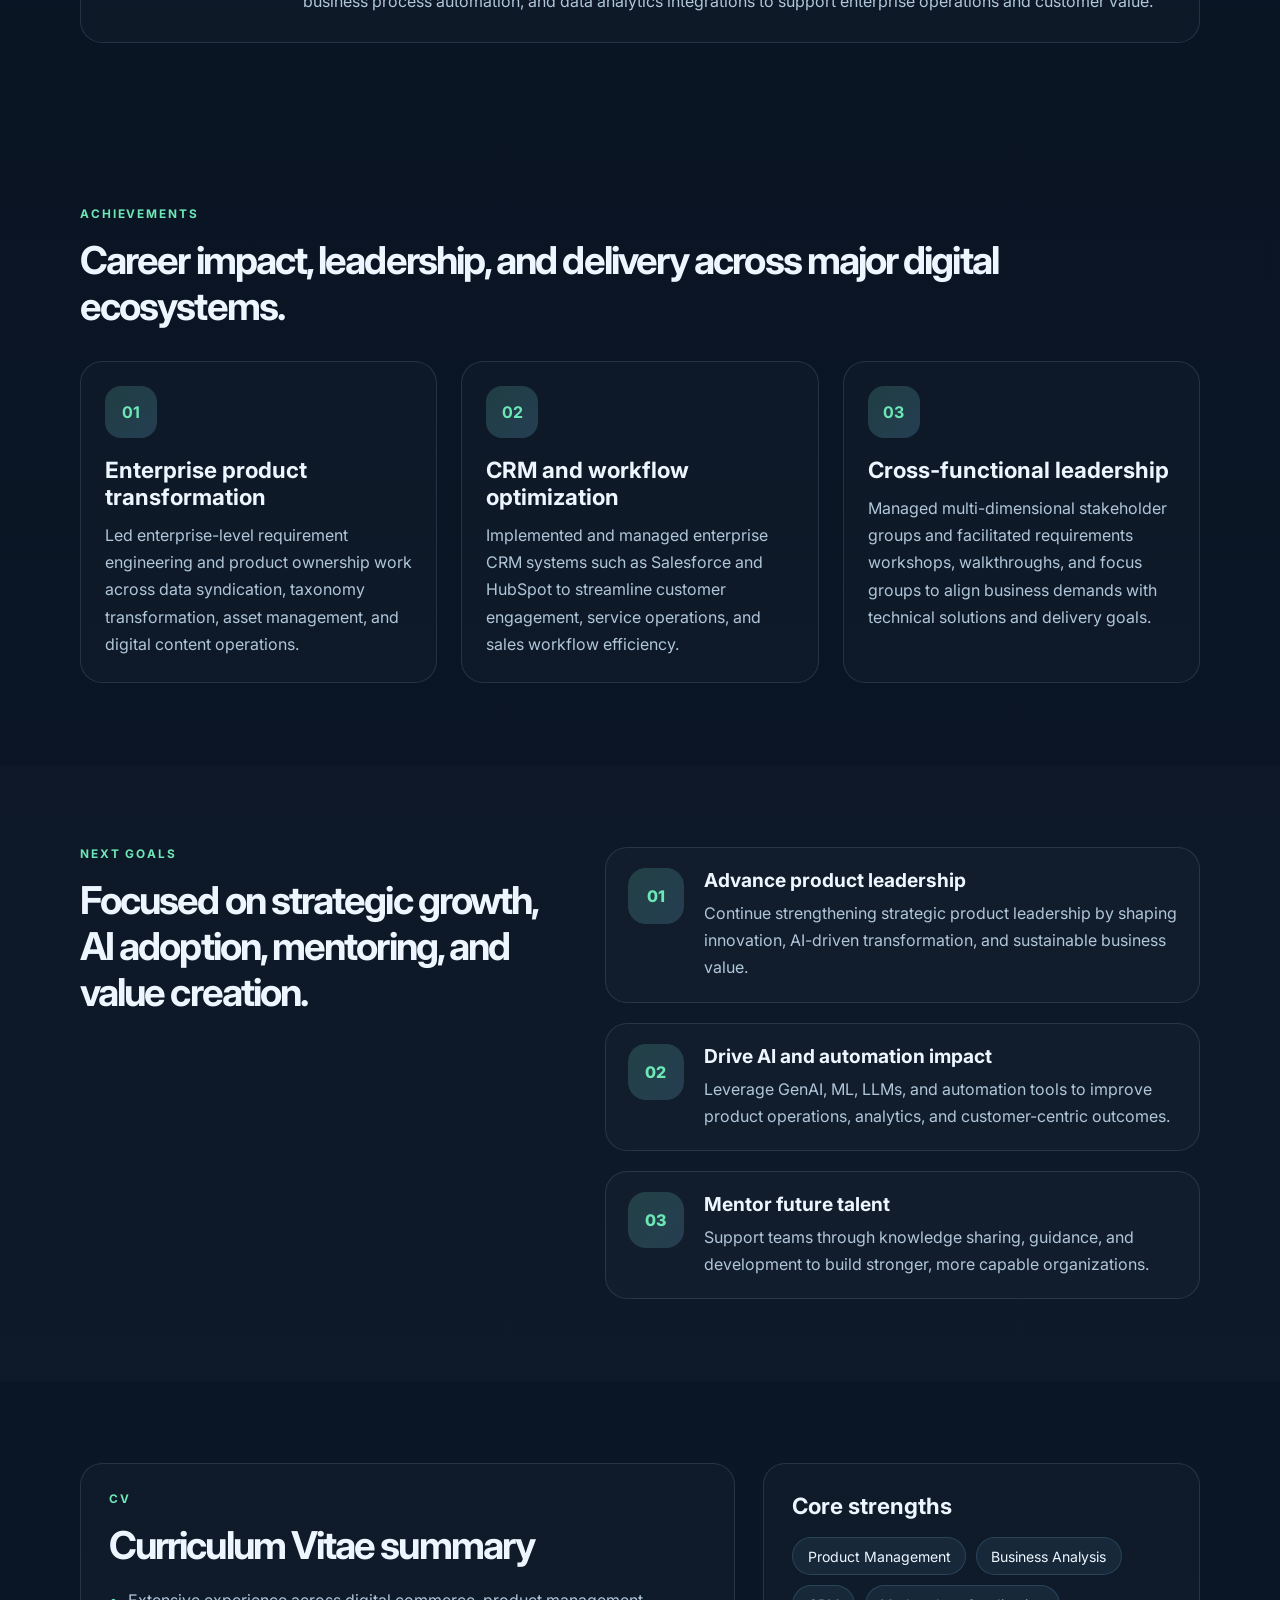
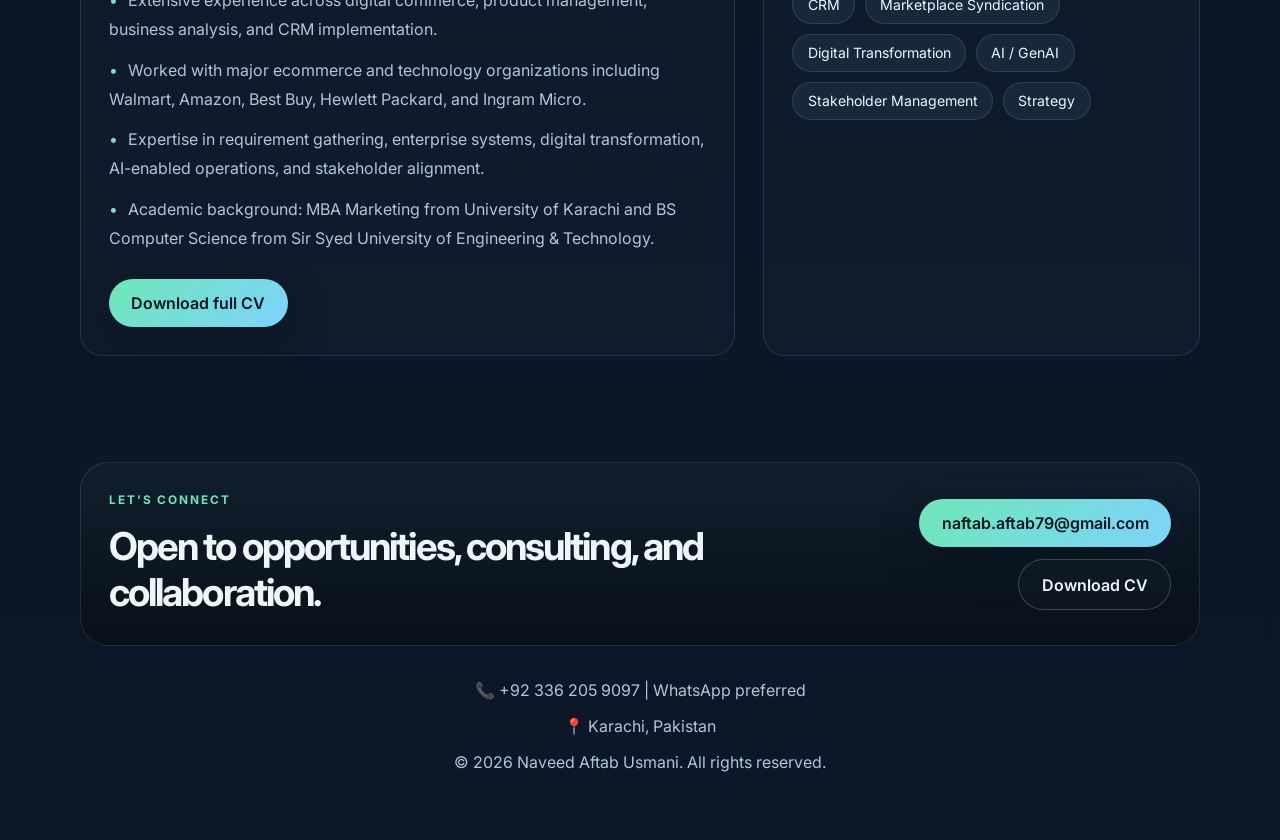
==== commit 2833e48f: "Update index.html" ====
--- a/index.html
+++ b/index.html
@@ -4,7 +4,6 @@
     <meta charset="UTF-8" />
     <meta name="viewport" content="width=device-width, initial-scale=1.0" />
     <title>Naveed Aftab Usmani | Portfolio</title>
-    <img src="profile.jpg" alt="Naveed Aftab Usmani">
     <meta
       name="description"
       content="Portfolio of Naveed Aftab Usmani, Product Manager and Client Solution Manager, highlighting strategic leadership, business analysis, digital commerce, and growth."
@@ -59,7 +58,7 @@
           <div class="hero-panel" aria-label="Professional profile overview">
             <div class="profile-photo-wrap">
               <img
-                src="assets/img_a12f34b8c32e4f0fb33dd60d796dfd29.jpeg"
+                src="assets/img_58e6139ff62143e5bf68a0953de926a1.jpeg"
                 alt="Naveed Aftab Usmani profile photo"
                 class="profile-photo"
               />
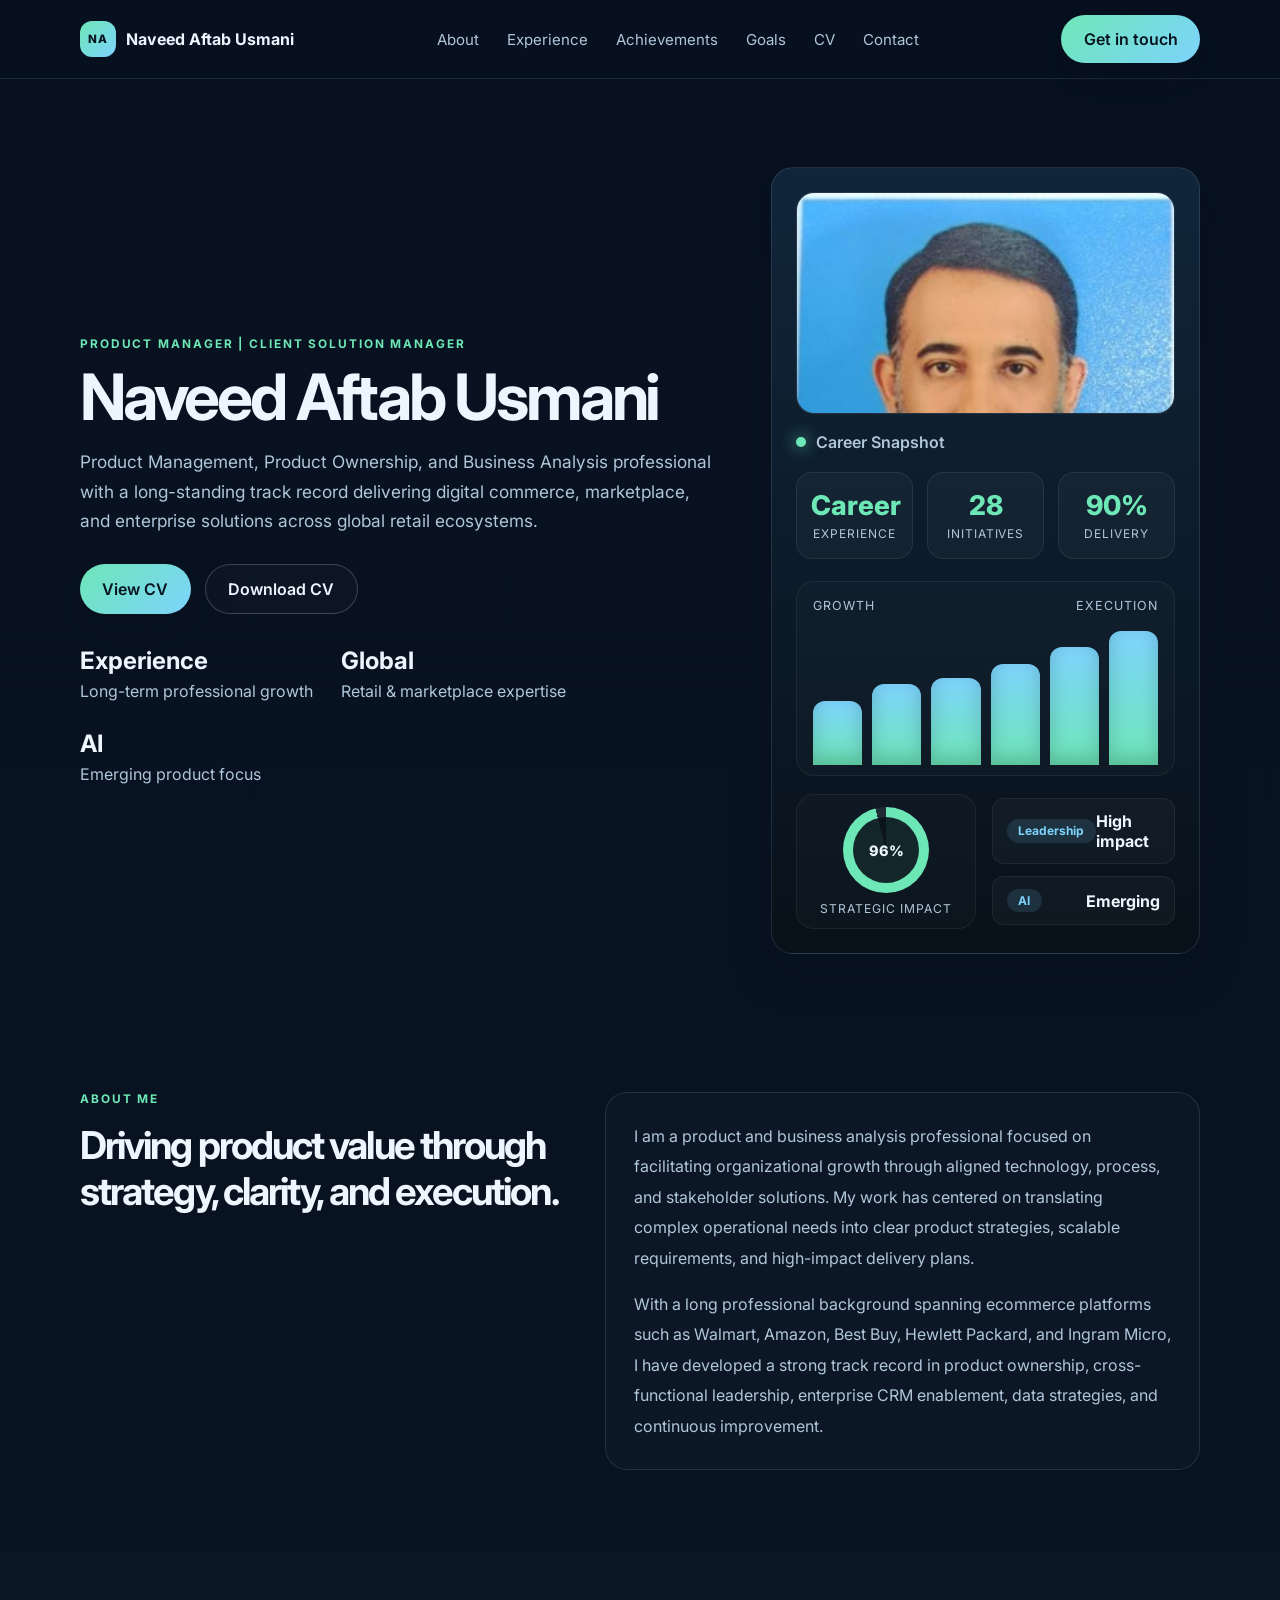
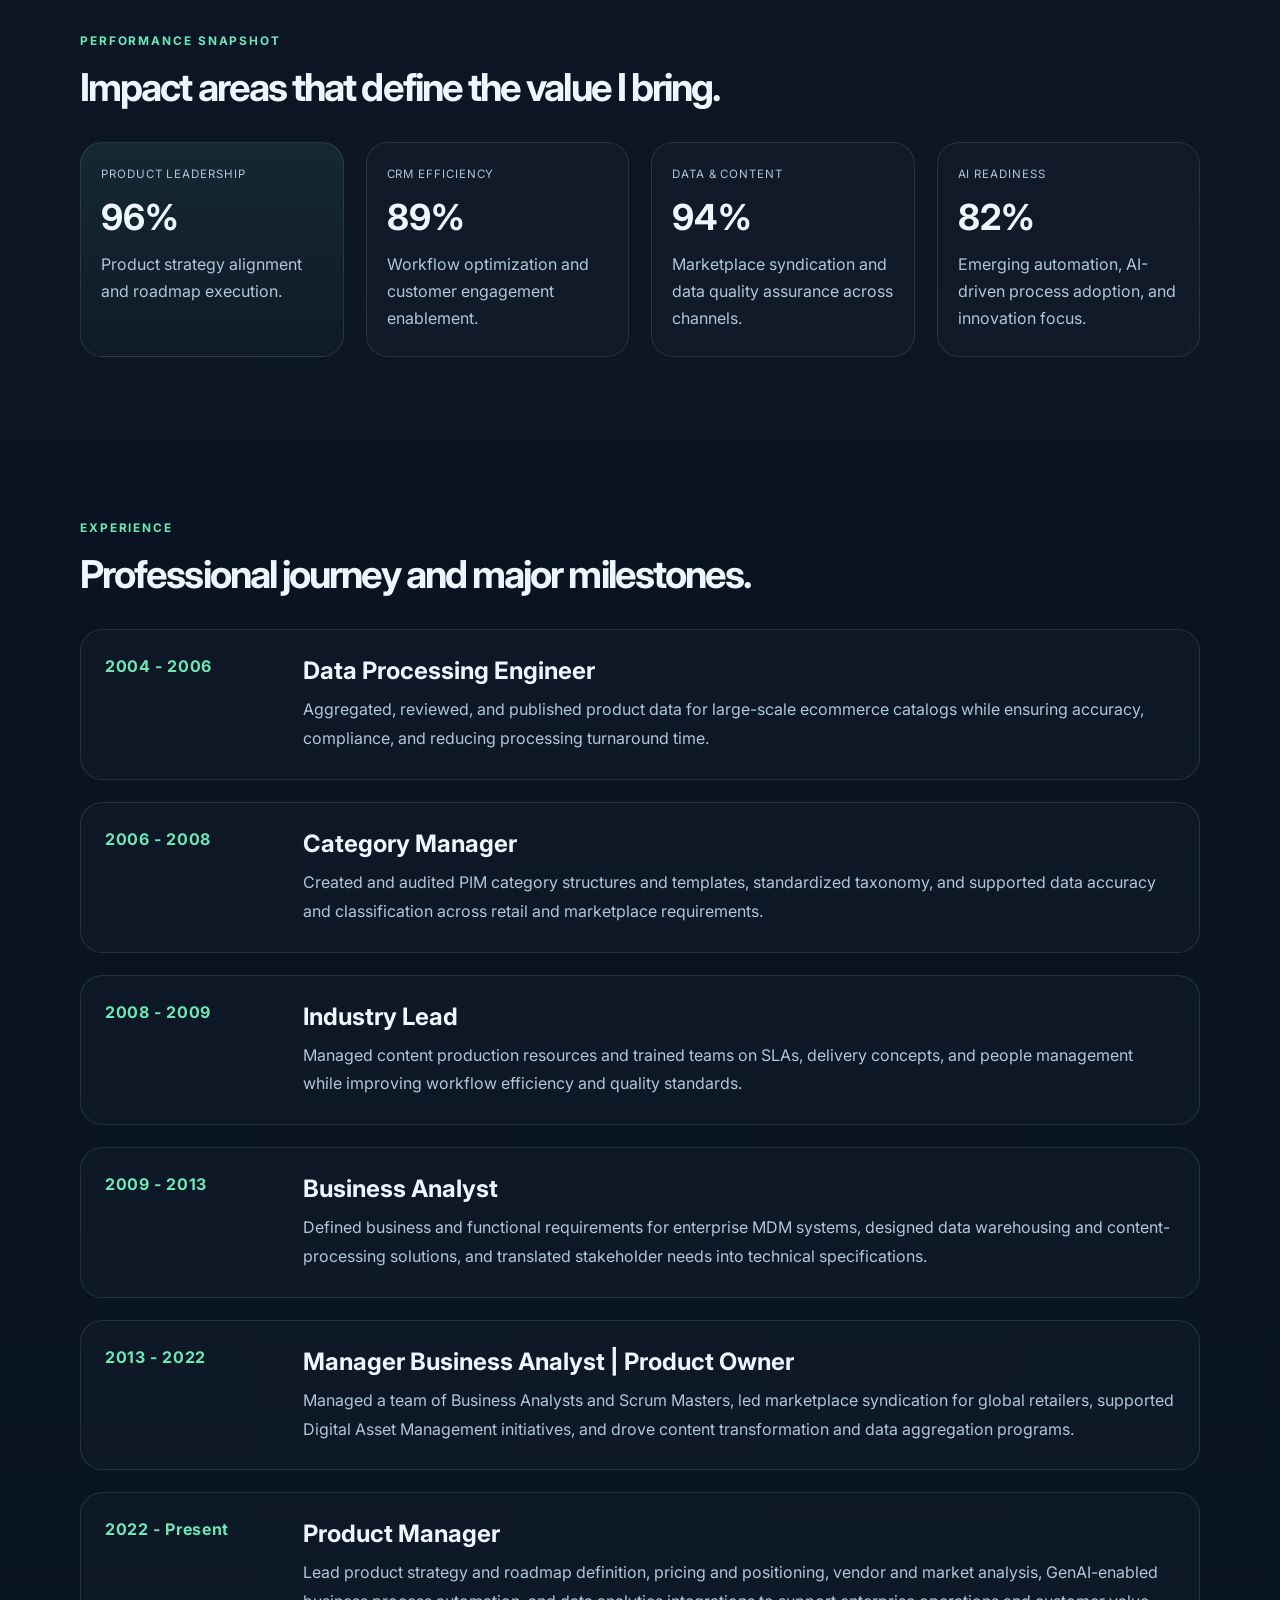
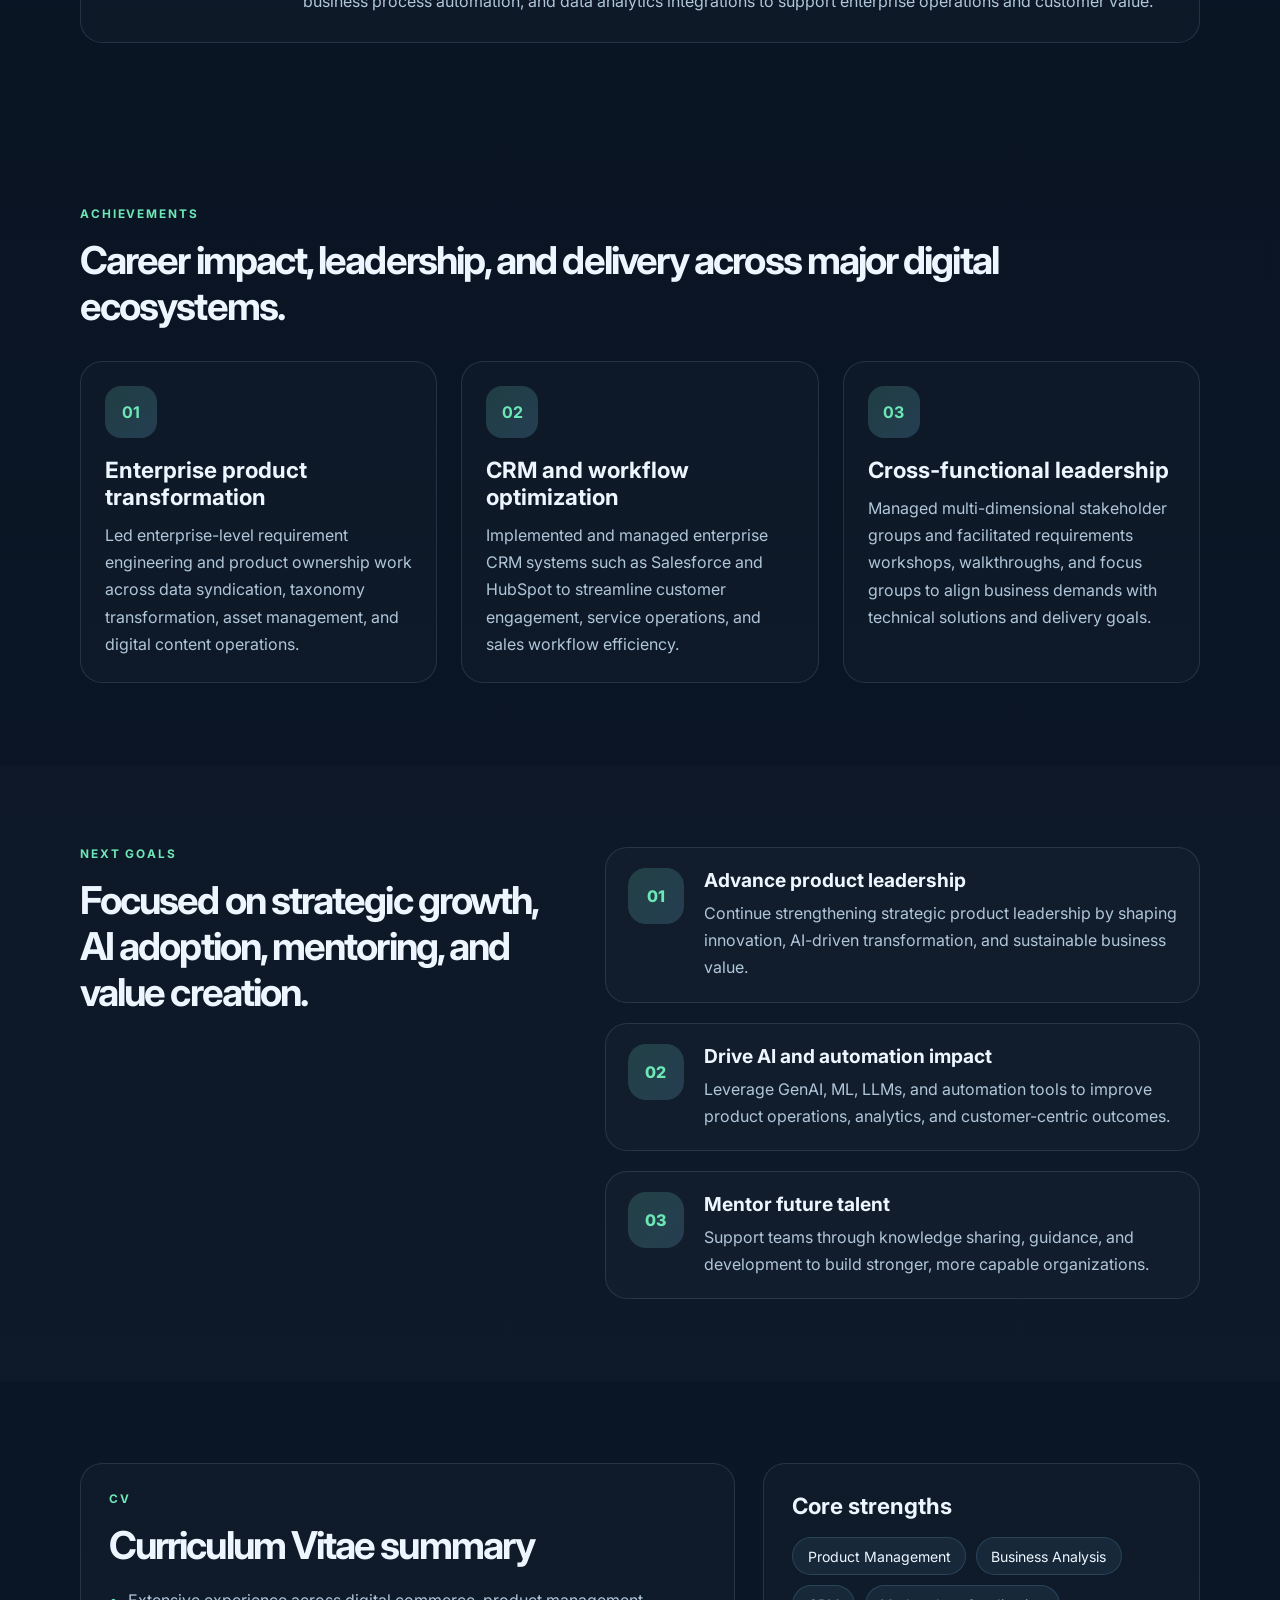
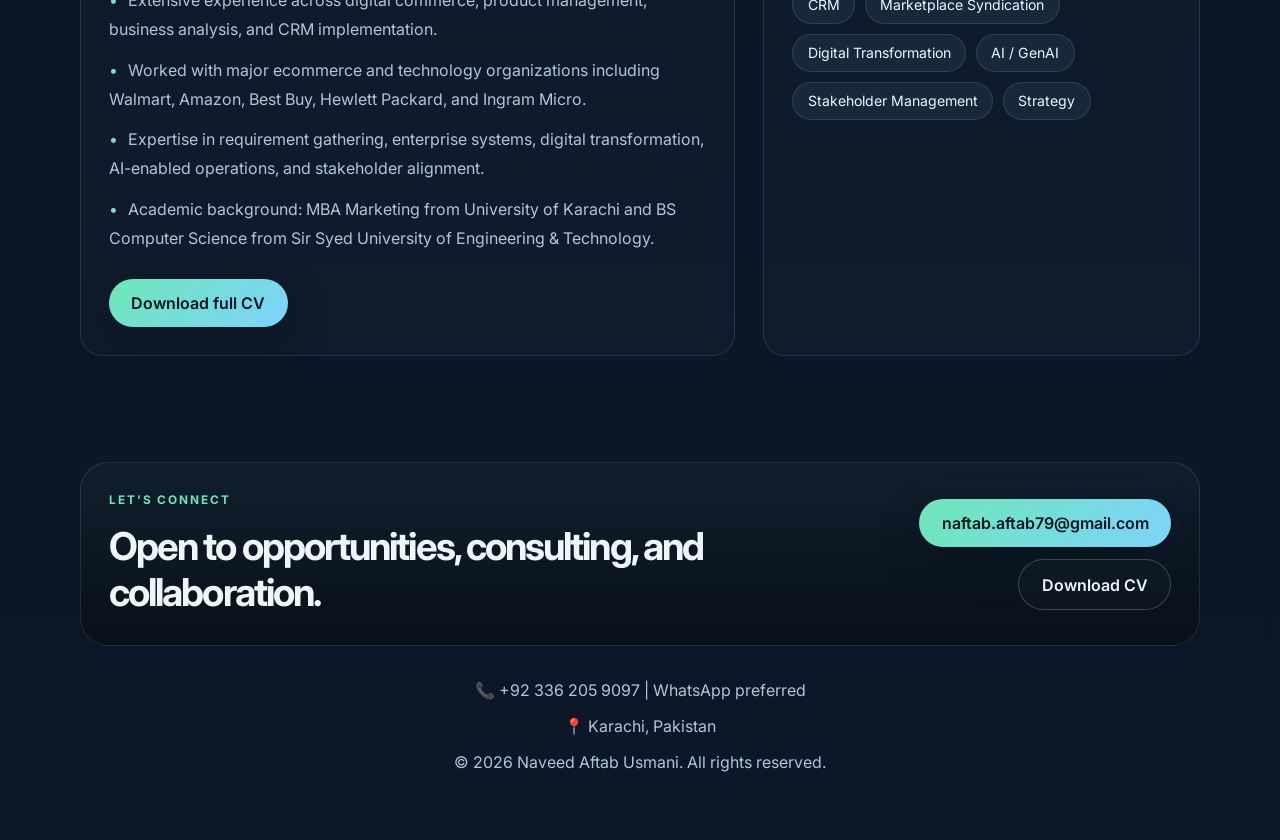
==== commit 25fa04d3: "Update index.html" ====
--- a/index.html
+++ b/index.html
@@ -58,7 +58,7 @@
           <div class="hero-panel" aria-label="Professional profile overview">
             <div class="profile-photo-wrap">
               <img
-                src="assets/img_58e6139ff62143e5bf68a0953de926a1.jpeg"
+                src="assets/img_58e6139ff62143e5bf68a0953de926a1.png"
                 alt="Naveed Aftab Usmani profile photo"
                 class="profile-photo"
               />
